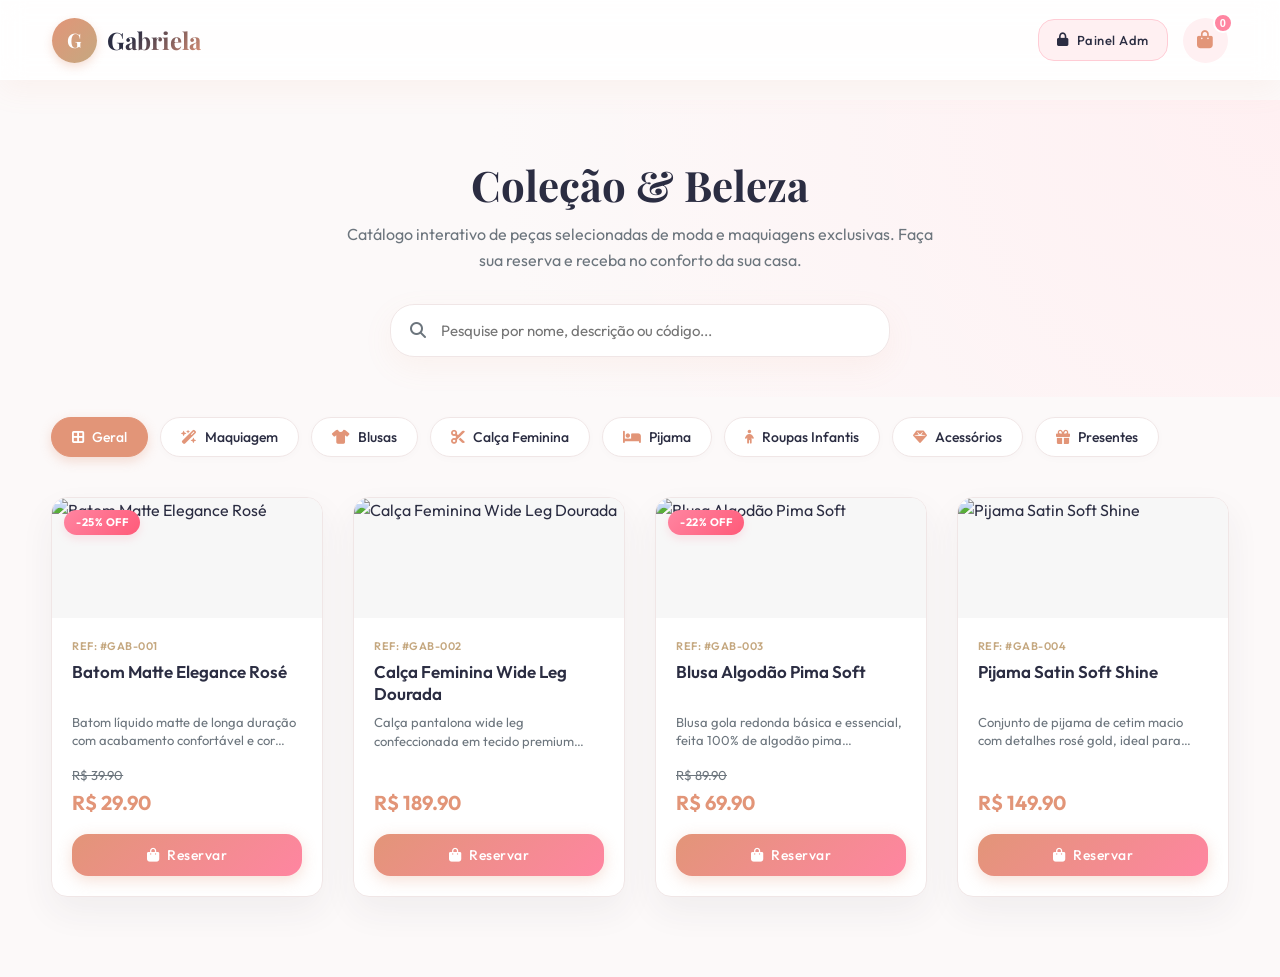
==== index.html @ a5e67a1c "Upload inicial do catalogo" ====
<!DOCTYPE html>
<html lang="pt-BR">
<head>
    <meta charset="UTF-8">
    <meta name="viewport" content="width=device-width, initial-scale=1.0">
    <title>Gabriela Maquiagens & Roupas | Catálogo Interativo</title>
    <meta name="description" content="Explore o catálogo interativo da Gabriela Maquiagens e Roupas. Reserve suas peças e maquiagens favoritas direto pelo WhatsApp.">
    <!-- Google Fonts -->
    <link rel="stylesheet" href="style.css">
    <!-- FontAwesome para Ícones -->
    <link rel="stylesheet" href="https://cdnjs.cloudflare.com/ajax/libs/font-awesome/6.4.0/css/all.min.css">
    
    <!-- Firebase SDK (Compat) -->
    <script src="https://www.gstatic.com/firebasejs/10.8.0/firebase-app-compat.js"></script>
    <script src="https://www.gstatic.com/firebasejs/10.8.0/firebase-database-compat.js"></script>
    <script src="firebase-config.js"></script>

    <style>
        /* Estilos específicos do catálogo */
        header {
            position: fixed;
            top: 0;
            left: 0;
            right: 0;
            height: 80px;
            z-index: 1000;
            display: flex;
            align-items: center;
            justify-content: space-between;
            padding: 0 4%;
            box-shadow: var(--shadow-soft);
        }

        .logo-area {
            display: flex;
            align-items: center;
            gap: 10px;
        }

        .logo-placeholder {
            width: 45px;
            height: 45px;
            border-radius: 50%;
            background: linear-gradient(135deg, var(--primary) 0%, var(--gold) 100%);
            display: flex;
            align-items: center;
            justify-content: center;
            color: white;
            font-family: var(--font-serif);
            font-weight: 700;
            font-size: 20px;
            box-shadow: 0 4px 10px rgba(226, 149, 120, 0.3);
        }

        .logo-title {
            font-family: var(--font-serif);
            font-size: 24px;
            font-weight: 700;
            background: linear-gradient(135deg, var(--text-dark) 30%, var(--primary) 100%);
            -webkit-background-clip: text;
            -webkit-text-fill-color: transparent;
        }

        .header-actions {
            display: flex;
            align-items: center;
            gap: 15px;
        }

        .cart-trigger {
            position: relative;
            background: var(--primary-light);
            border: none;
            width: 45px;
            height: 45px;
            border-radius: 50%;
            display: flex;
            align-items: center;
            justify-content: center;
            cursor: pointer;
            color: var(--primary);
            font-size: 18px;
            transition: var(--transition-smooth);
        }

        .cart-trigger:hover {
            background-color: var(--primary-medium);
            transform: scale(1.05);
        }

        .cart-count {
            position: absolute;
            top: -5px;
            right: -5px;
            background-color: var(--accent);
            color: white;
            font-size: 11px;
            font-weight: 700;
            width: 20px;
            height: 20px;
            border-radius: 50%;
            display: flex;
            align-items: center;
            justify-content: center;
            border: 2px solid white;
        }

        /* Hero Section */
        .hero {
            margin-top: 100px;
            padding: 60px 4% 40px;
            text-align: center;
            background: radial-gradient(circle at top right, var(--primary-light) 0%, transparent 60%);
        }

        .hero h1 {
            font-family: var(--font-serif);
            font-size: 42px;
            color: var(--text-dark);
            margin-bottom: 12px;
            line-height: 1.2;
        }

        .hero p {
            color: var(--text-muted);
            font-size: 16px;
            max-width: 600px;
            margin: 0 auto 30px;
        }

        .search-box {
            position: relative;
            max-width: 500px;
            margin: 0 auto;
        }

        .search-box input {
            width: 100%;
            padding: 16px 20px 16px 50px;
            border: 1px solid var(--border-color);
            border-radius: var(--border-radius-lg);
            font-family: var(--font-sans);
            font-size: 15px;
            outline: none;
            box-shadow: var(--shadow-soft);
            transition: var(--transition-smooth);
        }

        .search-box input:focus {
            border-color: var(--primary);
            box-shadow: 0 0 0 4px rgba(226, 149, 120, 0.15);
        }

        .search-box i {
            position: absolute;
            left: 20px;
            top: 50%;
            transform: translateY(-50%);
            color: var(--text-muted);
            font-size: 16px;
        }

        /* Seletor de Categorias Estilo Mobile Slider */
        .categories-container {
            padding: 20px 4%;
            overflow-x: auto;
            white-space: nowrap;
            display: flex;
            gap: 12px;
            scrollbar-width: none; /* Firefox */
        }

        .categories-container::-webkit-scrollbar {
            display: none; /* Safari e Chrome */
        }

        .category-pill {
            display: inline-flex;
            align-items: center;
            gap: 8px;
            padding: 10px 20px;
            background-color: white;
            border: 1px solid var(--border-color);
            border-radius: 30px;
            color: var(--text-dark);
            cursor: pointer;
            font-family: var(--font-sans);
            font-size: 14px;
            font-weight: 500;
            transition: var(--transition-smooth);
            box-shadow: 0 2px 8px rgba(0, 0, 0, 0.02);
        }

        .category-pill i {
            font-size: 14px;
            color: var(--primary);
        }

        .category-pill.active {
            background-color: var(--primary);
            color: white;
            border-color: var(--primary);
            box-shadow: 0 4px 12px rgba(226, 149, 120, 0.3);
        }

        .category-pill.active i {
            color: white;
        }

        /* Grid de Produtos */
        .catalog-section {
            padding: 20px 4% 80px;
        }

        .products-grid {
            display: grid;
            grid-template-columns: repeat(auto-fill, minmax(250px, 1fr));
            gap: 30px;
        }

        /* Card de Produto Premium */
        .product-card {
            background-color: var(--bg-card);
            border-radius: var(--border-radius-md);
            overflow: hidden;
            box-shadow: var(--shadow-medium);
            border: 1px solid var(--border-color);
            transition: var(--transition-smooth);
            display: flex;
            flex-direction: column;
            position: relative;
        }

        .product-card:hover {
            transform: translateY(-8px);
            box-shadow: 0 20px 40px rgba(226, 149, 120, 0.12);
        }

        .product-image-wrapper {
            position: relative;
            width: 100%;
            padding-top: 120px; /* Mantém aspect ratio proporcional */
            background-color: #F7F7F7;
            overflow: hidden;
        }

        .product-card img {
            position: absolute;
            top: 0;
            left: 0;
            width: 100%;
            height: 100%;
            object-fit: cover;
            transition: transform 0.5s ease;
        }

        .product-card:hover img {
            transform: scale(1.08);
        }

        .badge-container {
            position: absolute;
            top: 12px;
            left: 12px;
            z-index: 10;
            display: flex;
            flex-direction: column;
            gap: 6px;
        }

        .product-info {
            padding: 20px;
            display: flex;
            flex-direction: column;
            flex-grow: 1;
        }

        .product-sku {
            font-size: 11px;
            font-weight: 600;
            color: var(--gold);
            text-transform: uppercase;
            margin-bottom: 6px;
            letter-spacing: 0.5px;
        }

        .product-title {
            font-family: var(--font-sans);
            font-size: 17px;
            font-weight: 600;
            color: var(--text-dark);
            margin-bottom: 8px;
            line-height: 1.3;
            min-height: 44px;
            display: -webkit-box;
            -webkit-line-clamp: 2;
            -webkit-box-orient: vertical;
            overflow: hidden;
        }

        .product-desc {
            font-size: 13px;
            color: var(--text-muted);
            margin-bottom: 15px;
            line-height: 1.4;
            display: -webkit-box;
            -webkit-line-clamp: 2;
            -webkit-box-orient: vertical;
            overflow: hidden;
            min-height: 36px;
        }

        .product-price-row {
            margin-top: auto;
            display: flex;
            flex-direction: column;
            gap: 2px;
            margin-bottom: 15px;
        }

        .price-original {
            font-size: 13px;
            color: var(--text-muted);
            text-decoration: line-through;
        }

        .price-current {
            font-size: 20px;
            font-weight: 700;
            color: var(--primary);
        }

        .product-actions {
            width: 100%;
        }

        .product-actions button {
            width: 100%;
        }

        /* Modal Glassmorphism de Tamanho */
        .modal {
            position: fixed;
            top: 0;
            left: 0;
            right: 0;
            bottom: 0;
            background-color: rgba(43, 45, 66, 0.4);
            backdrop-filter: blur(8px);
            z-index: 2000;
            display: flex;
            align-items: center;
            justify-content: center;
            opacity: 0;
            pointer-events: none;
            transition: opacity 0.3s ease;
            padding: 20px;
        }

        .modal.open {
            opacity: 1;
            pointer-events: all;
        }

        .modal-content {
            background-color: white;
            border-radius: var(--border-radius-lg);
            width: 100%;
            max-width: 450px;
            padding: 30px;
            box-shadow: 0 20px 50px rgba(0, 0, 0, 0.15);
            position: relative;
            transform: scale(0.9);
            transition: transform 0.3s cubic-bezier(0.16, 1, 0.3, 1);
        }

        .modal.open .modal-content {
            transform: scale(1);
        }

        .modal-close {
            position: absolute;
            top: 20px;
            right: 20px;
            background: none;
            border: none;
            font-size: 20px;
            color: var(--text-muted);
            cursor: pointer;
        }

        .modal-title {
            font-family: var(--font-serif);
            font-size: 22px;
            font-weight: 700;
            margin-bottom: 10px;
        }

        .modal-desc {
            font-size: 14px;
            color: var(--text-muted);
            margin-bottom: 20px;
        }

        .size-grid {
            display: flex;
            flex-wrap: wrap;
            gap: 10px;
            margin-bottom: 25px;
        }

        .size-option {
            min-width: 45px;
            height: 45px;
            border: 1px solid var(--border-color);
            border-radius: var(--border-radius-sm);
            display: flex;
            align-items: center;
            justify-content: center;
            font-weight: 600;
            cursor: pointer;
            transition: var(--transition-smooth);
            font-size: 14px;
        }

        .size-option:hover {
            border-color: var(--primary);
            color: var(--primary);
        }

        .size-option.selected {
            background-color: var(--primary);
            color: white;
            border-color: var(--primary);
        }

        /* Cart Drawer (Menu Lateral) */
        .cart-drawer {
            position: fixed;
            top: 0;
            right: -100%;
            width: 100%;
            max-width: 450px;
            height: 100%;
            background-color: white;
            z-index: 1500;
            box-shadow: -10px 0 40px rgba(0, 0, 0, 0.08);
            transition: right 0.4s cubic-bezier(0.16, 1, 0.3, 1);
            display: flex;
            flex-direction: column;
        }

        .cart-drawer.open {
            right: 0;
        }

        .cart-header {
            padding: 25px 30px;
            border-bottom: 1px solid var(--border-color);
            display: flex;
            justify-content: space-between;
            align-items: center;
        }

        .cart-header h2 {
            font-family: var(--font-serif);
            font-size: 22px;
            font-weight: 700;
        }

        .cart-close {
            background: none;
            border: none;
            font-size: 20px;
            color: var(--text-dark);
            cursor: pointer;
        }

        .cart-items {
            flex-grow: 1;
            overflow-y: auto;
            padding: 30px;
            display: flex;
            flex-direction: column;
            gap: 20px;
        }

        .cart-item {
            display: flex;
            gap: 15px;
            align-items: center;
            border-bottom: 1px solid var(--border-color);
            padding-bottom: 20px;
        }

        .cart-item-img {
            width: 70px;
            height: 80px;
            border-radius: var(--border-radius-sm);
            object-fit: cover;
        }

        .cart-item-info {
            flex-grow: 1;
        }

        .cart-item-sku {
            font-size: 10px;
            color: var(--gold);
            font-weight: 600;
        }

        .cart-item-name {
            font-size: 14px;
            font-weight: 600;
            margin-bottom: 4px;
        }

        .cart-item-size {
            font-size: 11px;
            color: var(--text-muted);
            background-color: var(--bg-primary);
            padding: 2px 6px;
            border-radius: 4px;
            display: inline-block;
            margin-bottom: 4px;
        }

        .cart-item-price {
            font-weight: 700;
            color: var(--primary);
            font-size: 14px;
        }

        .cart-item-remove {
            color: var(--danger);
            background: none;
            border: none;
            cursor: pointer;
            font-size: 16px;
            padding: 5px;
            transition: var(--transition-smooth);
        }

        .cart-item-remove:hover {
            transform: scale(1.1);
        }

        .cart-footer {
            padding: 30px;
            border-top: 1px solid var(--border-color);
            background-color: var(--bg-primary);
        }

        .cart-summary {
            display: flex;
            justify-content: space-between;
            align-items: center;
            margin-bottom: 20px;
            font-size: 18px;
            font-weight: 700;
        }

        .checkout-form {
            display: flex;
            flex-direction: column;
            gap: 12px;
            margin-bottom: 20px;
        }

        .checkout-form input, .checkout-form select {
            width: 100%;
            padding: 12px 15px;
            border: 1px solid var(--border-color);
            border-radius: var(--border-radius-sm);
            font-family: var(--font-sans);
            font-size: 14px;
            outline: none;
            background-color: white;
        }

        .checkout-form input:focus {
            border-color: var(--primary);
        }

        /* Overlay para escurecer o fundo do Drawer */
        .drawer-overlay {
            position: fixed;
            top: 0;
            left: 0;
            width: 100%;
            height: 100%;
            background-color: rgba(43, 45, 66, 0.4);
            z-index: 1400;
            opacity: 0;
            pointer-events: none;
            transition: opacity 0.3s ease;
        }

        .drawer-overlay.open {
            opacity: 1;
            pointer-events: all;
        }

        /* Banner informativo */
        .empty-cart-msg {
            text-align: center;
            color: var(--text-muted);
            padding: 40px 0;
            display: flex;
            flex-direction: column;
            align-items: center;
            gap: 15px;
        }

        .empty-cart-msg i {
            font-size: 48px;
            color: var(--primary-medium);
        }

        @media (max-width: 768px) {
            .hero h1 {
                font-size: 32px;
            }
            .products-grid {
                grid-template-columns: repeat(auto-fill, minmax(160px, 1fr));
                gap: 15px;
            }
            .product-card {
                border-radius: var(--border-radius-sm);
            }
            .product-info {
                padding: 12px;
            }
            .product-title {
                font-size: 14px;
                min-height: 38px;
                margin-bottom: 4px;
            }
            .product-desc {
                display: none; /* Oculta descrição no mobile para manter grade limpa */
            }
            .price-current {
                font-size: 16px;
            }
            .product-actions button {
                padding: 8px 12px;
                font-size: 12px;
                border-radius: var(--border-radius-sm);
            }
            .category-pill {
                padding: 8px 15px;
                font-size: 13px;
            }
        }
    </style>
</head>
<body>

    <!-- Header Glassmorphism -->
    <header class="glass-panel">
        <div class="logo-area">
            <div class="logo-placeholder">G</div>
            <div class="logo-title">Gabriela</div>
        </div>
        <div class="header-actions">
            <a href="admin.html" class="btn btn-secondary" style="padding: 10px 18px; font-size: 13px;">
                <i class="fa-solid fa-lock"></i> Painel Adm
            </a>
            <button class="cart-trigger" onclick="toggleCart(true)">
                <i class="fa-solid fa-bag-shopping"></i>
                <div class="cart-count" id="cartCount">0</div>
            </button>
        </div>
    </header>

    <!-- Hero Section -->
    <section class="hero">
        <h1 class="fade-in-up">Coleção & Beleza</h1>
        <p class="fade-in-up">Catálogo interativo de peças selecionadas de moda e maquiagens exclusivas. Faça sua reserva e receba no conforto da sua casa.</p>
        <div class="search-box fade-in-up">
            <i class="fa-solid fa-magnifying-glass"></i>
            <input type="text" id="searchInput" placeholder="Pesquise por nome, descrição ou código..." oninput="filtrarProdutos()">
        </div>
    </section>

    <!-- Barra de Categorias Horizontal Deslizante -->
    <div class="categories-container fade-in" id="categoriesContainer">
        <button class="category-pill active" onclick="filtrarCategoria('geral', this)">
            <i class="fa-solid fa-border-all"></i> Geral
        </button>
        <button class="category-pill" onclick="filtrarCategoria('maquiagem', this)">
            <i class="fa-solid fa-wand-magic-sparkles"></i> Maquiagem
        </button>
        <button class="category-pill" onclick="filtrarCategoria('blusas', this)">
            <i class="fa-solid fa-shirt"></i> Blusas
        </button>
        <button class="category-pill" onclick="filtrarCategoria('calça feminina', this)">
            <i class="fa-solid fa-scissors"></i> Calça Feminina
        </button>
        <button class="category-pill" onclick="filtrarCategoria('pijama', this)">
            <i class="fa-solid fa-bed"></i> Pijama
        </button>
        <button class="category-pill" onclick="filtrarCategoria('roupas infantis', this)">
            <i class="fa-solid fa-child"></i> Roupas Infantis
        </button>
        <button class="category-pill" onclick="filtrarCategoria('acessorios', this)">
            <i class="fa-solid fa-gem"></i> Acessórios
        </button>
        <button class="category-pill" onclick="filtrarCategoria('presentes', this)">
            <i class="fa-solid fa-gift"></i> Presentes
        </button>
    </div>

    <!-- Catálogo de Produtos -->
    <section class="catalog-section">
        <div class="products-grid" id="productsGrid">
            <!-- Renderizado via JavaScript -->
        </div>
    </section>

    <!-- Modal de Seleção de Tamanho -->
    <div class="modal" id="sizeModal">
        <div class="modal-content">
            <button class="modal-close" onclick="closeSizeModal()"><i class="fa-solid fa-xmark"></i></button>
            <h3 class="modal-title">Escolha o Tamanho</h3>
            <p class="modal-desc">Selecione o tamanho disponível para esta peça de roupa antes de adicionar à sua sacola de reservas.</p>
            <div class="size-grid" id="modalSizes">
                <!-- Inserido dinamicamente -->
            </div>
            <button class="btn btn-primary" style="width: 100%;" id="addSizeConfirmBtn">Adicionar à Sacola</button>
        </div>
    </div>

    <!-- Carrinho Lateral Drawer -->
    <div class="drawer-overlay" id="drawerOverlay" onclick="toggleCart(false)"></div>
    <div class="cart-drawer" id="cartDrawer">
        <div class="cart-header">
            <h2>Sua Sacola</h2>
            <button class="cart-close" onclick="toggleCart(false)"><i class="fa-solid fa-xmark"></i></button>
        </div>
        <div class="cart-items" id="cartItemsContainer">
            <!-- Itens do Carrinho via JS -->
        </div>
        <div class="cart-footer">
            <div class="cart-summary">
                <span>Total Estimado</span>
                <span id="cartTotal">R$ 0,00</span>
            </div>
            <form class="checkout-form" id="checkoutForm" onsubmit="enviarWhatsApp(event)">
                <input type="text" id="custName" placeholder="Seu Nome completo" required>
                <select id="deliveryOption" onchange="toggleDeliveryFields()" required>
                    <option value="" disabled selected>Forma de entrega / Retirada</option>
                    <option value="Entrega Local">Entrega Local (Varejo/Envio)</option>
                    <option value="Retirada no Local">Retirar Pessoalmente</option>
                </select>
                <input type="text" id="custAddress" placeholder="Endereço de entrega (se houver)">
                <button type="submit" class="btn btn-primary" style="width: 100%; gap: 10px;">
                    <i class="fa-brands fa-whatsapp"></i> Concluir Reserva via WhatsApp
                </button>
            </form>
        </div>
    </div>

    <script>
        let produtosList = [];
        let carrinho = [];
        let categoriaSelecionada = 'geral';
        let termoPesquisa = '';
        let produtoTamanhoPendente = null;
        let tamanhoSelecionado = null;

        // Telefone padrão da loja
        const WHATSAPP_LOJA = "5511999999999"; 

        document.addEventListener("DOMContentLoaded", () => {
            carregarProdutos();
            carregarCarrinhoCache();
        });

        function carregarProdutos() {
            obterProdutosDoBanco((produtos) => {
                produtosList = produtos;
                renderizarProdutos();
            });
        }

        function renderizarProdutos() {
            const grid = document.getElementById("productsGrid");
            grid.innerHTML = "";

            const filtrados = produtosList.filter(p => {
                const categoriaMatch = categoriaSelecionada === 'geral' || p.categoria === categoriaSelecionada;
                const buscaMatch = p.nome.toLowerCase().includes(termoPesquisa.toLowerCase()) || 
                                   p.descricao.toLowerCase().includes(termoPesquisa.toLowerCase()) ||
                                   (p.sku && p.sku.toLowerCase().includes(termoPesquisa.toLowerCase()));
                return categoriaMatch && buscaMatch;
            });

            if (filtrados.length === 0) {
                grid.innerHTML = `
                    <div style="grid-column: 1/-1; text-align: center; padding: 60px 0; color: var(--text-muted);">
                        <i class="fa-solid fa-box-open" style="font-size: 40px; margin-bottom: 15px; color: var(--primary-medium);"></i>
                        <p>Nenhum produto encontrado neste filtro.</p>
                    </div>
                `;
                return;
            }

            filtrados.forEach(p => {
                const temPromo = p.precoPromocional && p.precoPromocional < p.precoOriginal;
                const precoExibir = temPromo ? p.precoPromocional : p.precoOriginal;
                const desconto = temPromo ? Math.round(((p.precoOriginal - p.precoPromocional) / p.precoOriginal) * 100) : 0;

                const card = document.createElement("div");
                card.className = "product-card fade-in";

                let badgesHtml = "";
                if (temPromo) {
                    badgesHtml += `<span class="badge-promo">-${desconto}% OFF</span>`;
                }
                if (p.foraDeEstoque) {
                    badgesHtml += `<span class="badge-stock">Fora de Estoque</span>`;
                }

                card.innerHTML = `
                    <div class="product-image-wrapper">
                        <img src="${p.imagem}" alt="${p.nome}" loading="lazy">
                        <div class="badge-container">${badgesHtml}</div>
                    </div>
                    <div class="product-info">
                        <div class="product-sku">Ref: #${p.sku || 'S/N'}</div>
                        <h3 class="product-title">${p.nome}</h3>
                        <p class="product-desc">${p.descricao}</p>
                        <div class="product-price-row">
                            ${temPromo ? `<span class="price-original">R$ ${p.precoOriginal.toFixed(2)}</span>` : ''}
                            <span class="price-current">R$ ${precoExibir.toFixed(2)}</span>
                        </div>
                        <div class="product-actions">
                            <button class="btn btn-primary" onclick="adicionarAoCarrinhoFluxo('${p.id}')" ${p.foraDeEstoque ? 'disabled' : ''}>
                                <i class="fa-solid fa-bag-shopping"></i> ${p.foraDeEstoque ? 'Esgotado' : 'Reservar'}
                            </button>
                        </div>
                    </div>
                `;
                grid.appendChild(card);
            });
        }

        function filtrarCategoria(cat, elemento) {
            categoriaSelecionada = cat;
            document.querySelectorAll(".category-pill").forEach(btn => btn.classList.remove("active"));
            elemento.classList.add("active");
            renderizarProdutos();
        }

        function filtrarProdutos() {
            termoPesquisa = document.getElementById("searchInput").value;
            renderizarProdutos();
        }

        // Fluxo de Carrinho e Tamanhos
        function adicionarAoCarrinhoFluxo(id) {
            const produto = produtosList.find(p => p.id === id);
            if (!produto) return;

            if (produto.tamanhos && produto.tamanhos.length > 0) {
                produtoTamanhoPendente = produto;
                abrirModalTamanho(produto.tamanhos);
            } else {
                adicionarItem(produto, null);
            }
        }

        function abrirModalTamanho(tamanhos) {
            const container = document.getElementById("modalSizes");
            container.innerHTML = "";
            tamanhoSelecionado = null;

            tamanhos.forEach(t => {
                const opt = document.createElement("div");
                opt.className = "size-option";
                opt.textContent = t;
                opt.onclick = () => {
                    document.querySelectorAll(".size-option").forEach(o => o.classList.remove("selected"));
                    opt.classList.add("selected");
                    tamanhoSelecionado = t;
                };
                container.appendChild(opt);
            });

            document.getElementById("sizeModal").classList.add("open");

            // Configurar ação do botão de confirmação do modal
            document.getElementById("addSizeConfirmBtn").onclick = () => {
                if (!tamanhoSelecionado) {
                    alert("Por favor, selecione um tamanho.");
                    return;
                }
                adicionarItem(produtoTamanhoPendente, tamanhoSelecionado);
                closeSizeModal();
            };
        }

        function closeSizeModal() {
            document.getElementById("sizeModal").classList.remove("open");
            produtoTamanhoPendente = null;
            tamanhoSelecionado = null;
        }

        function adicionarItem(produto, tamanho) {
            // Verifica se o mesmo item com o mesmo tamanho já existe no carrinho
            const existente = carrinho.find(item => item.id === produto.id && item.tamanho === tamanho);
            
            if (existente) {
                existente.qtd += 1;
            } else {
                const preco = produto.precoPromocional && produto.precoPromocional < produto.precoOriginal 
                    ? produto.precoPromocional 
                    : produto.precoOriginal;

                carrinho.push({
                    id: produto.id,
                    sku: produto.sku,
                    nome: produto.nome,
                    imagem: produto.imagem,
                    tamanho: tamanho,
                    preco: preco,
                    qtd: 1
                });
            }

            atualizarCarrinho();
            toggleCart(true); // Abre o carrinho automaticamente para feedback
        }

        function atualizarCarrinho() {
            localStorage.setItem("gabriela_cart", JSON.stringify(carrinho));
            renderizarCarrinho();
        }

        function carregarCarrinhoCache() {
            const cache = localStorage.getItem("gabriela_cart");
            if (cache) {
                carrinho = JSON.parse(cache);
                atualizarCarrinho();
            }
        }

        function renderizarCarrinho() {
            const container = document.getElementById("cartItemsContainer");
            const totalCount = document.getElementById("cartCount");
            const totalText = document.getElementById("cartTotal");

            container.innerHTML = "";
            let total = 0;
            let totalItens = 0;

            if (carrinho.length === 0) {
                container.innerHTML = `
                    <div class="empty-cart-msg">
                        <i class="fa-solid fa-basket-shopping"></i>
                        <p>Sua sacola está vazia.</p>
                    </div>
                `;
                totalCount.textContent = "0";
                totalText.textContent = "R$ 0,00";
                return;
            }

            carrinho.forEach((item, index) => {
                total += item.preco * item.qtd;
                totalItens += item.qtd;

                const row = document.createElement("div");
                row.className = "cart-item";
                row.innerHTML = `
                    <img src="${item.imagem}" alt="${item.nome}" class="cart-item-img">
                    <div class="cart-item-info">
                        <div class="cart-item-sku">Ref: #${item.sku || 'S/N'}</div>
                        <h4 class="cart-item-name">${item.nome} (${item.qtd}x)</h4>
                        ${item.tamanho ? `<div class="cart-item-size">Tamanho: ${item.tamanho}</div>` : ''}
                        <div class="cart-item-price">R$ ${(item.preco * item.qtd).toFixed(2)}</div>
                    </div>
                    <button class="cart-item-remove" onclick="removerDoCarrinho(${index})">
                        <i class="fa-solid fa-trash-can"></i>
                    </button>
                `;
                container.appendChild(row);
            });

            totalCount.textContent = totalItens;
            totalText.textContent = `R$ ${total.toFixed(2)}`;
        }

        function removerDoCarrinho(index) {
            carrinho.splice(index, 1);
            atualizarCarrinho();
        }

        function toggleCart(abrir) {
            const drawer = document.getElementById("cartDrawer");
            const overlay = document.getElementById("drawerOverlay");
            if (abrir) {
                drawer.classList.add("open");
                overlay.classList.add("open");
            } else {
                drawer.classList.remove("open");
                overlay.classList.remove("open");
            }
        }

        function toggleDeliveryFields() {
            const option = document.getElementById("deliveryOption").value;
            const addressInput = document.getElementById("custAddress");
            if (option === "Retirada no Local") {
                addressInput.style.display = "none";
                addressInput.required = false;
            } else {
                addressInput.style.display = "block";
                addressInput.required = true;
            }
        }

        // WhatsApp Checkout
        function enviarWhatsApp(event) {
            event.preventDefault();

            if (carrinho.length === 0) {
                alert("Adicione itens à sacola antes de enviar a reserva.");
                return;
            }

            const nome = document.getElementById("custName").value;
            const entrega = document.getElementById("deliveryOption").value;
            const endereco = document.getElementById("custAddress").value;

            let textoPedido = `✨ *NOVA RESERVA - GABRIELA MAQUIAGENS & ROUPAS* ✨\n\n`;
            textoPedido += `👤 *Cliente:* ${nome}\n`;
            textoPedido += `📦 *Forma de Retirada:* ${entrega}\n`;
            if (entrega !== "Retirada no Local") {
                textoPedido += `📍 *Endereço:* ${endereco}\n`;
            }
            textoPedido += `\n----------------------------------\n`;
            textoPedido += `🛍️ *Itens Solicitados:*\n\n`;

            let subtotal = 0;
            carrinho.forEach(item => {
                const totalItem = item.preco * item.qtd;
                subtotal += totalItem;
                const descTamanho = item.tamanho ? ` (Tam: ${item.tamanho})` : '';
                textoPedido += `🔹 *${item.qtd}x* [#${item.sku}] ${item.nome}${descTamanho}\n`;
                textoPedido += `   Preço un: R$ ${item.preco.toFixed(2)} | Total: R$ ${totalItem.toFixed(2)}\n\n`;
            });

            textoPedido += `----------------------------------\n`;
            textoPedido += `💰 *VALOR TOTAL: R$ ${subtotal.toFixed(2)}*\n\n`;
            textoPedido += `💬 Aguardo confirmação dos itens em estoque para efetuar o pagamento.`;

            const linkWhatsApp = `https://api.whatsapp.com/send?phone=${WHATSAPP_LOJA}&text=${encodeURIComponent(textoPedido)}`;
            window.open(linkWhatsApp, "_blank");

            // Limpa o carrinho após finalizar a reserva
            carrinho = [];
            atualizarCarrinho();
            toggleCart(false);
            document.getElementById("checkoutForm").reset();
        }
    </script>
</body>
</html>
---- style.css ----
@import url('https://fonts.googleapis.com/css2?family=Outfit:wght@300;400;500;600;700&family=Playfair+Display:ital,wght=0,400;0,600;0,700;1,400&display=swap');

:root {
    --bg-primary: #FCF9F9;
    --bg-card: #FFFFFF;
    --primary: #E29578;
    --primary-light: #FFF0F2;
    --primary-medium: #FFCCD5;
    --accent: #FF85A1;
    --gold: #C5A880;
    --text-dark: #2B2D42;
    --text-muted: #6C757D;
    --border-color: #F0E6E6;
    --success: #2EC4B6;
    --danger: #E63946;
    --shadow-soft: 0 10px 30px rgba(226, 149, 120, 0.08);
    --shadow-medium: 0 15px 35px rgba(43, 45, 66, 0.06);
    --glass-bg: rgba(255, 255, 255, 0.85);
    --glass-border: rgba(255, 255, 255, 0.4);
    --border-radius-sm: 8px;
    --border-radius-md: 16px;
    --border-radius-lg: 24px;
    --font-sans: 'Outfit', sans-serif;
    --font-serif: 'Playfair Display', serif;
    --transition-smooth: all 0.3s cubic-bezier(0.4, 0, 0.2, 1);
}

* {
    box-sizing: border-box;
    margin: 0;
    padding: 0;
    scroll-behavior: smooth;
}

body {
    background-color: var(--bg-primary);
    color: var(--text-dark);
    font-family: var(--font-sans);
    line-height: 1.6;
    overflow-x: hidden;
}

/* Scrollbar Customizada */
::-webkit-scrollbar {
    width: 8px;
    height: 8px;
}
::-webkit-scrollbar-track {
    background: var(--bg-primary);
}
::-webkit-scrollbar-thumb {
    background: var(--primary-medium);
    border-radius: 4px;
}
::-webkit-scrollbar-thumb:hover {
    background: var(--primary);
}

/* Glassmorphism Classes */
.glass-panel {
    background: var(--glass-bg);
    backdrop-filter: blur(12px);
    -webkit-backdrop-filter: blur(12px);
    border: 1px solid var(--glass-border);
}

/* Botões */
.btn {
    display: inline-flex;
    align-items: center;
    justify-content: center;
    gap: 8px;
    font-family: var(--font-sans);
    font-weight: 500;
    font-size: 14px;
    letter-spacing: 0.5px;
    padding: 12px 24px;
    border-radius: var(--border-radius-md);
    border: none;
    cursor: pointer;
    transition: var(--transition-smooth);
    text-decoration: none;
}

.btn-primary {
    background: linear-gradient(135deg, var(--primary) 0%, var(--accent) 100%);
    color: white;
    box-shadow: 0 4px 15px rgba(226, 149, 120, 0.3);
}

.btn-primary:hover {
    transform: translateY(-2px);
    box-shadow: 0 6px 20px rgba(226, 149, 120, 0.4);
    filter: brightness(1.05);
}

.btn-primary:active {
    transform: translateY(0);
}

.btn-secondary {
    background-color: var(--primary-light);
    color: var(--text-dark);
    border: 1px solid var(--primary-medium);
}

.btn-secondary:hover {
    background-color: var(--primary-medium);
}

.btn-outline {
    background-color: transparent;
    border: 1.5px solid var(--primary);
    color: var(--primary);
}

.btn-outline:hover {
    background-color: var(--primary);
    color: white;
}

.btn-danger {
    background-color: var(--danger);
    color: white;
}

.btn-danger:hover {
    filter: brightness(1.1);
    transform: translateY(-1px);
}

.btn:disabled {
    background: #E5E5E5 !important;
    color: #999999 !important;
    cursor: not-allowed;
    box-shadow: none !important;
    transform: none !important;
}

/* Badges e Tags */
.badge-promo {
    background: linear-gradient(135deg, var(--accent) 0%, #FF5A79 100%);
    color: white;
    font-size: 11px;
    font-weight: 700;
    padding: 4px 12px;
    border-radius: 20px;
    text-transform: uppercase;
    letter-spacing: 0.5px;
    box-shadow: 0 4px 8px rgba(255, 133, 161, 0.2);
}

.badge-stock {
    background-color: var(--text-muted);
    color: white;
    font-size: 11px;
    font-weight: 600;
    padding: 4px 10px;
    border-radius: 20px;
    text-transform: uppercase;
}

/* Transições de Entrada */
@keyframes fadeInUp {
    from {
        opacity: 0;
        transform: translateY(20px);
    }
    to {
        opacity: 1;
        transform: translateY(0);
    }
}

@keyframes fadeIn {
    from { opacity: 0; }
    to { opacity: 1; }
}

.fade-in-up {
    animation: fadeInUp 0.6s cubic-bezier(0.16, 1, 0.3, 1) forwards;
}

.fade-in {
    animation: fadeIn 0.4s ease-out forwards;
}
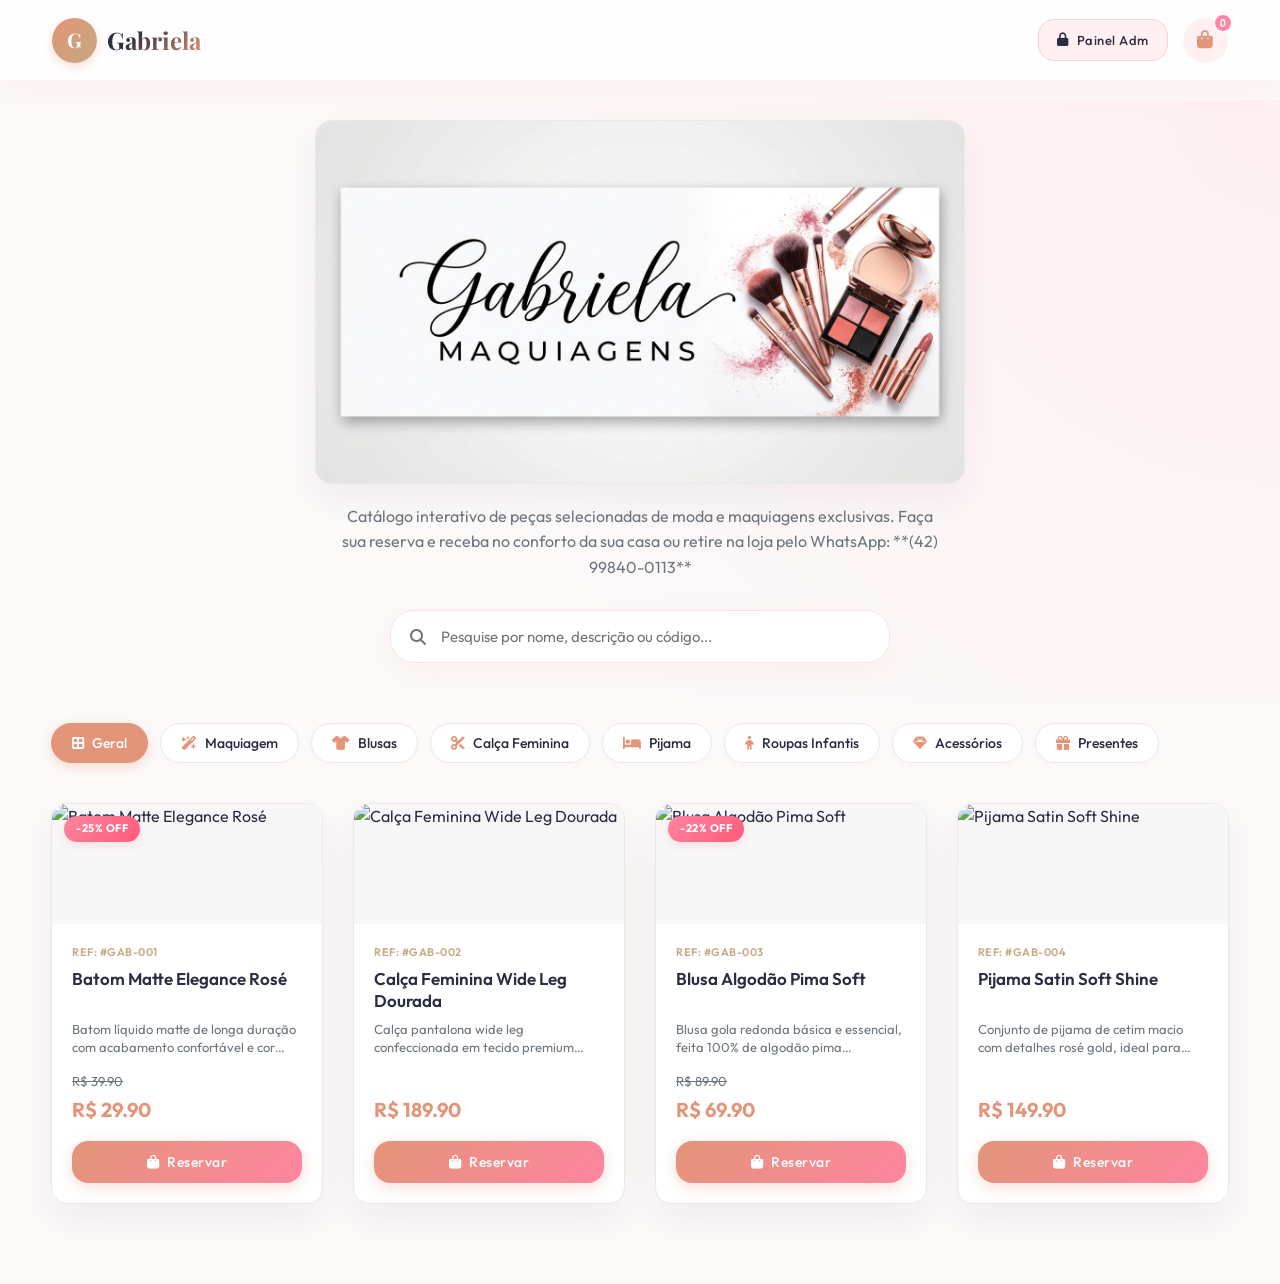
==== commit 26f21fb4: "Adicionar logotipo oficial da placa da loja e atualizar WhatsApp" ====
--- a/index.html
+++ b/index.html
@@ -675,9 +675,11 @@
     </header>
 
     <!-- Hero Section -->
-    <section class="hero">
-        <h1 class="fade-in-up">Coleção & Beleza</h1>
-        <p class="fade-in-up">Catálogo interativo de peças selecionadas de moda e maquiagens exclusivas. Faça sua reserva e receba no conforto da sua casa.</p>
+    <section class="hero" style="padding-top: 20px;">
+        <div class="fade-in-up" style="max-width: 650px; margin: 0 auto 20px; border-radius: var(--border-radius-md); overflow: hidden; box-shadow: var(--shadow-medium); border: 1px solid var(--border-color);">
+            <img src="logo_banner.jpg" alt="Gabriela Maquiagens & Roupas" style="width: 100%; display: block;">
+        </div>
+        <p class="fade-in-up">Catálogo interativo de peças selecionadas de moda e maquiagens exclusivas. Faça sua reserva e receba no conforto da sua casa ou retire na loja pelo WhatsApp: **(42) 99840-0113**</p>
         <div class="search-box fade-in-up">
             <i class="fa-solid fa-magnifying-glass"></i>
             <input type="text" id="searchInput" placeholder="Pesquise por nome, descrição ou código..." oninput="filtrarProdutos()">
@@ -770,8 +772,8 @@
         let produtoTamanhoPendente = null;
         let tamanhoSelecionado = null;
 
-        // Telefone padrão da loja
-        const WHATSAPP_LOJA = "5511999999999"; 
+        // Telefone real da loja presente na placa (DDD 42)
+        const WHATSAPP_LOJA = "554299840113"; 
 
         document.addEventListener("DOMContentLoaded", () => {
             carregarProdutos();
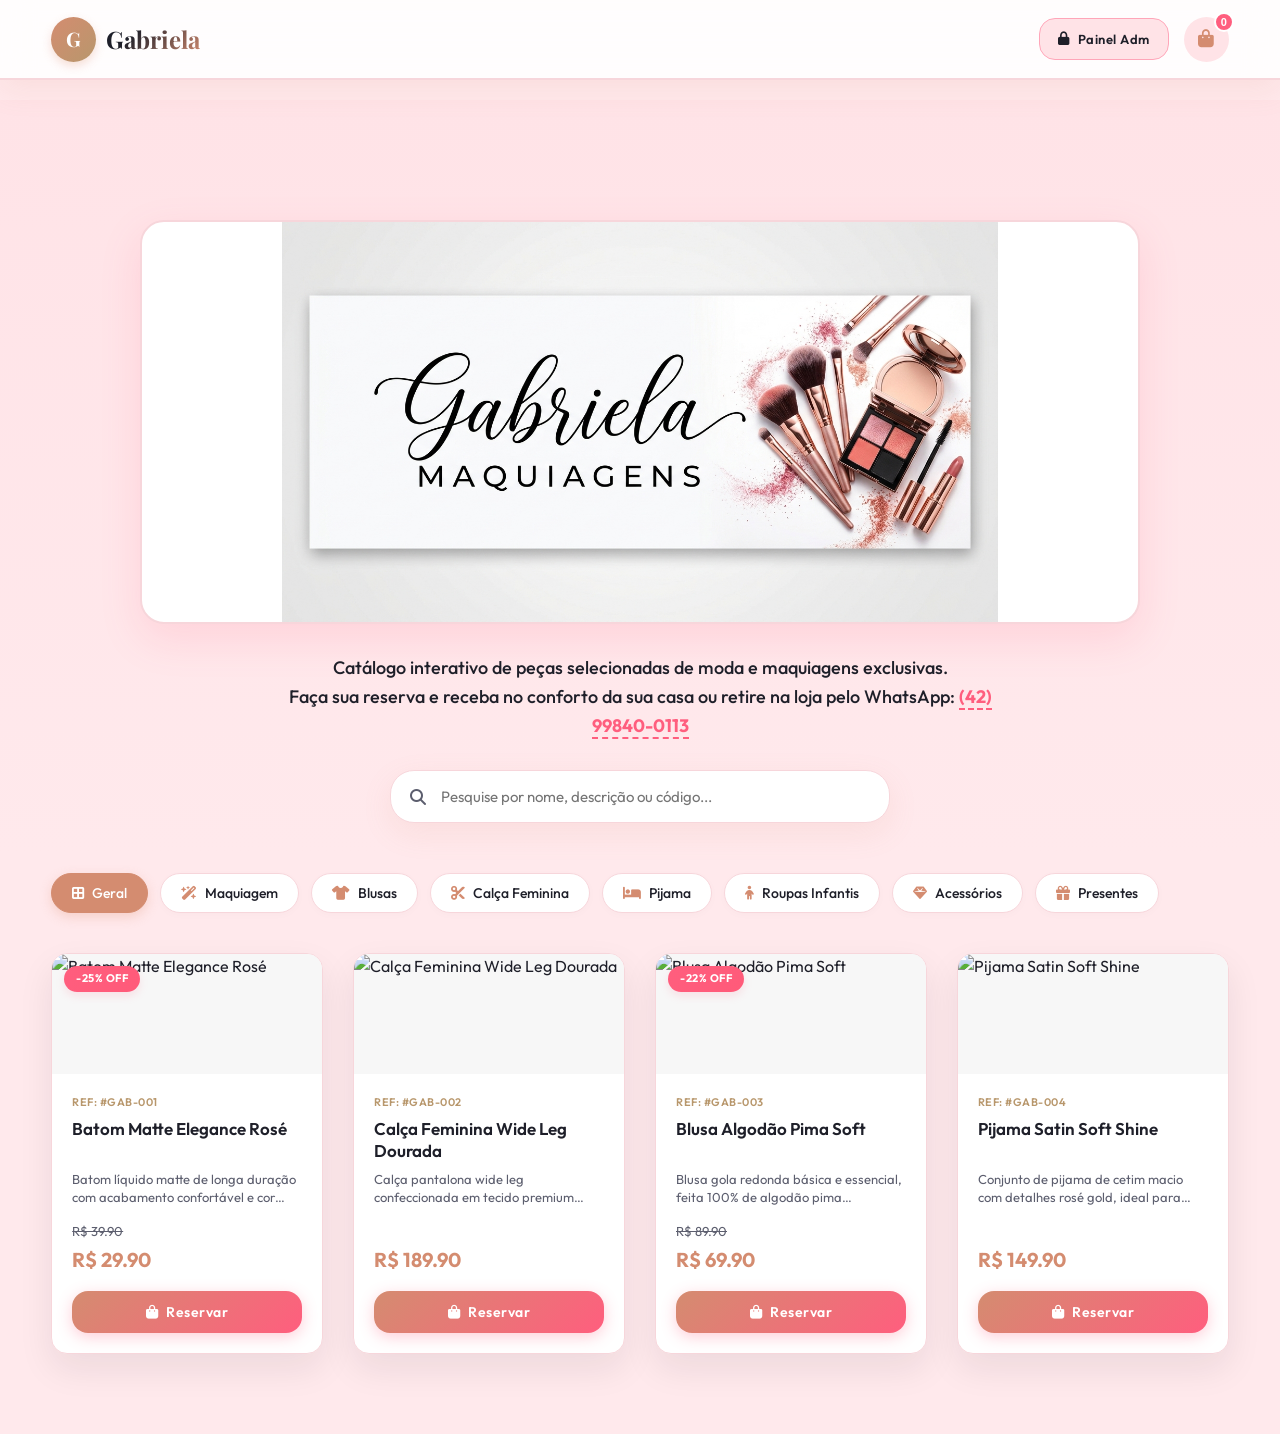
==== commit 44f2ad62: "Design: Aumentar hero do banner e escurecer tom de rosa do fundo do site" ====
--- a/index.html
+++ b/index.html
@@ -675,11 +675,15 @@
     </header>
 
     <!-- Hero Section -->
-    <section class="hero" style="padding-top: 20px;">
-        <div class="fade-in-up" style="max-width: 650px; margin: 0 auto 20px; border-radius: var(--border-radius-md); overflow: hidden; box-shadow: var(--shadow-medium); border: 1px solid var(--border-color);">
-            <img src="logo_banner.jpg" alt="Gabriela Maquiagens & Roupas" style="width: 100%; display: block;">
+    <section class="hero" style="padding: 120px 4% 30px; text-align: center; background: linear-gradient(180deg, var(--primary-light) 0%, var(--bg-primary) 100%);">
+        <div class="fade-in-up" style="max-width: 1000px; margin: 0 auto 30px; border-radius: var(--border-radius-lg); overflow: hidden; box-shadow: 0 15px 40px rgba(255, 94, 126, 0.15); border: 2px solid var(--border-color); background: white;">
+            <img src="logo_banner.jpg" alt="Gabriela Maquiagens & Roupas" style="width: 100%; height: auto; display: block; object-fit: contain; max-height: 400px;">
         </div>
-        <p class="fade-in-up">Catálogo interativo de peças selecionadas de moda e maquiagens exclusivas. Faça sua reserva e receba no conforto da sua casa ou retire na loja pelo WhatsApp: **(42) 99840-0113**</p>
+        <p class="fade-in-up" style="font-size: 18px; color: var(--text-dark); max-width: 750px; margin: 0 auto 30px; font-weight: 500; line-height: 1.6;">
+            Catálogo interativo de peças selecionadas de moda e maquiagens exclusivas. <br>
+            Faça sua reserva e receba no conforto da sua casa ou retire na loja pelo WhatsApp: 
+            <a href="https://api.whatsapp.com/send?phone=554299840113" target="_blank" style="color: var(--accent); text-decoration: none; font-weight: 700; border-bottom: 2px dashed var(--accent);"> (42) 99840-0113</a>
+        </p>
         <div class="search-box fade-in-up">
             <i class="fa-solid fa-magnifying-glass"></i>
             <input type="text" id="searchInput" placeholder="Pesquise por nome, descrição ou código..." oninput="filtrarProdutos()">
--- a/style.css
+++ b/style.css
@@ -1,22 +1,22 @@
 @import url('https://fonts.googleapis.com/css2?family=Outfit:wght@300;400;500;600;700&family=Playfair+Display:ital,wght=0,400;0,600;0,700;1,400&display=swap');
 
 :root {
-    --bg-primary: #FCF9F9;
+    --bg-primary: #FFE9EC; /* Tom de rosa suave mais visível para destacar os cards */
     --bg-card: #FFFFFF;
-    --primary: #E29578;
-    --primary-light: #FFF0F2;
-    --primary-medium: #FFCCD5;
-    --accent: #FF85A1;
-    --gold: #C5A880;
-    --text-dark: #2B2D42;
-    --text-muted: #6C757D;
-    --border-color: #F0E6E6;
-    --success: #2EC4B6;
-    --danger: #E63946;
-    --shadow-soft: 0 10px 30px rgba(226, 149, 120, 0.08);
-    --shadow-medium: 0 15px 35px rgba(43, 45, 66, 0.06);
-    --glass-bg: rgba(255, 255, 255, 0.85);
-    --glass-border: rgba(255, 255, 255, 0.4);
+    --primary: #D48C70; /* Rosé Gold mais encorpado e chique */
+    --primary-light: #FFE3E7; /* Rosa claro vibrante de fundo */
+    --primary-medium: #FFA6B9; /* Rosa médio para transições de hover */
+    --accent: #FF5E7E; /* Rosa vibrante para badges de desconto e botões */
+    --gold: #B8976C; /* Dourado metálico mais visível */
+    --text-dark: #1E1F29; /* Contraste preto azulado escuro para textos */
+    --text-muted: #5C5E6E;
+    --border-color: #F7D6DB; /* Bordas levemente rosadas para harmonizar */
+    --success: #10B981;
+    --danger: #EF4444;
+    --shadow-soft: 0 10px 30px rgba(212, 140, 112, 0.12);
+    --shadow-medium: 0 15px 35px rgba(30, 31, 41, 0.08);
+    --glass-bg: rgba(255, 255, 255, 0.9);
+    --glass-border: rgba(255, 255, 255, 0.6);
     --border-radius-sm: 8px;
     --border-radius-md: 16px;
     --border-radius-lg: 24px;
@@ -59,9 +59,9 @@
 /* Glassmorphism Classes */
 .glass-panel {
     background: var(--glass-bg);
-    backdrop-filter: blur(12px);
-    -webkit-backdrop-filter: blur(12px);
-    border: 1px solid var(--glass-border);
+    backdrop-filter: blur(16px);
+    -webkit-backdrop-filter: blur(16px);
+    border-bottom: 2px solid var(--border-color);
 }
 
 /* Botões */
@@ -71,7 +71,7 @@
     justify-content: center;
     gap: 8px;
     font-family: var(--font-sans);
-    font-weight: 500;
+    font-weight: 600;
     font-size: 14px;
     letter-spacing: 0.5px;
     padding: 12px 24px;
@@ -85,7 +85,7 @@
 .btn-primary {
     background: linear-gradient(135deg, var(--primary) 0%, var(--accent) 100%);
     color: white;
-    box-shadow: 0 4px 15px rgba(226, 149, 120, 0.3);
+    box-shadow: 0 4px 15px rgba(255, 94, 126, 0.3);
 }
 
 .btn-primary:hover {
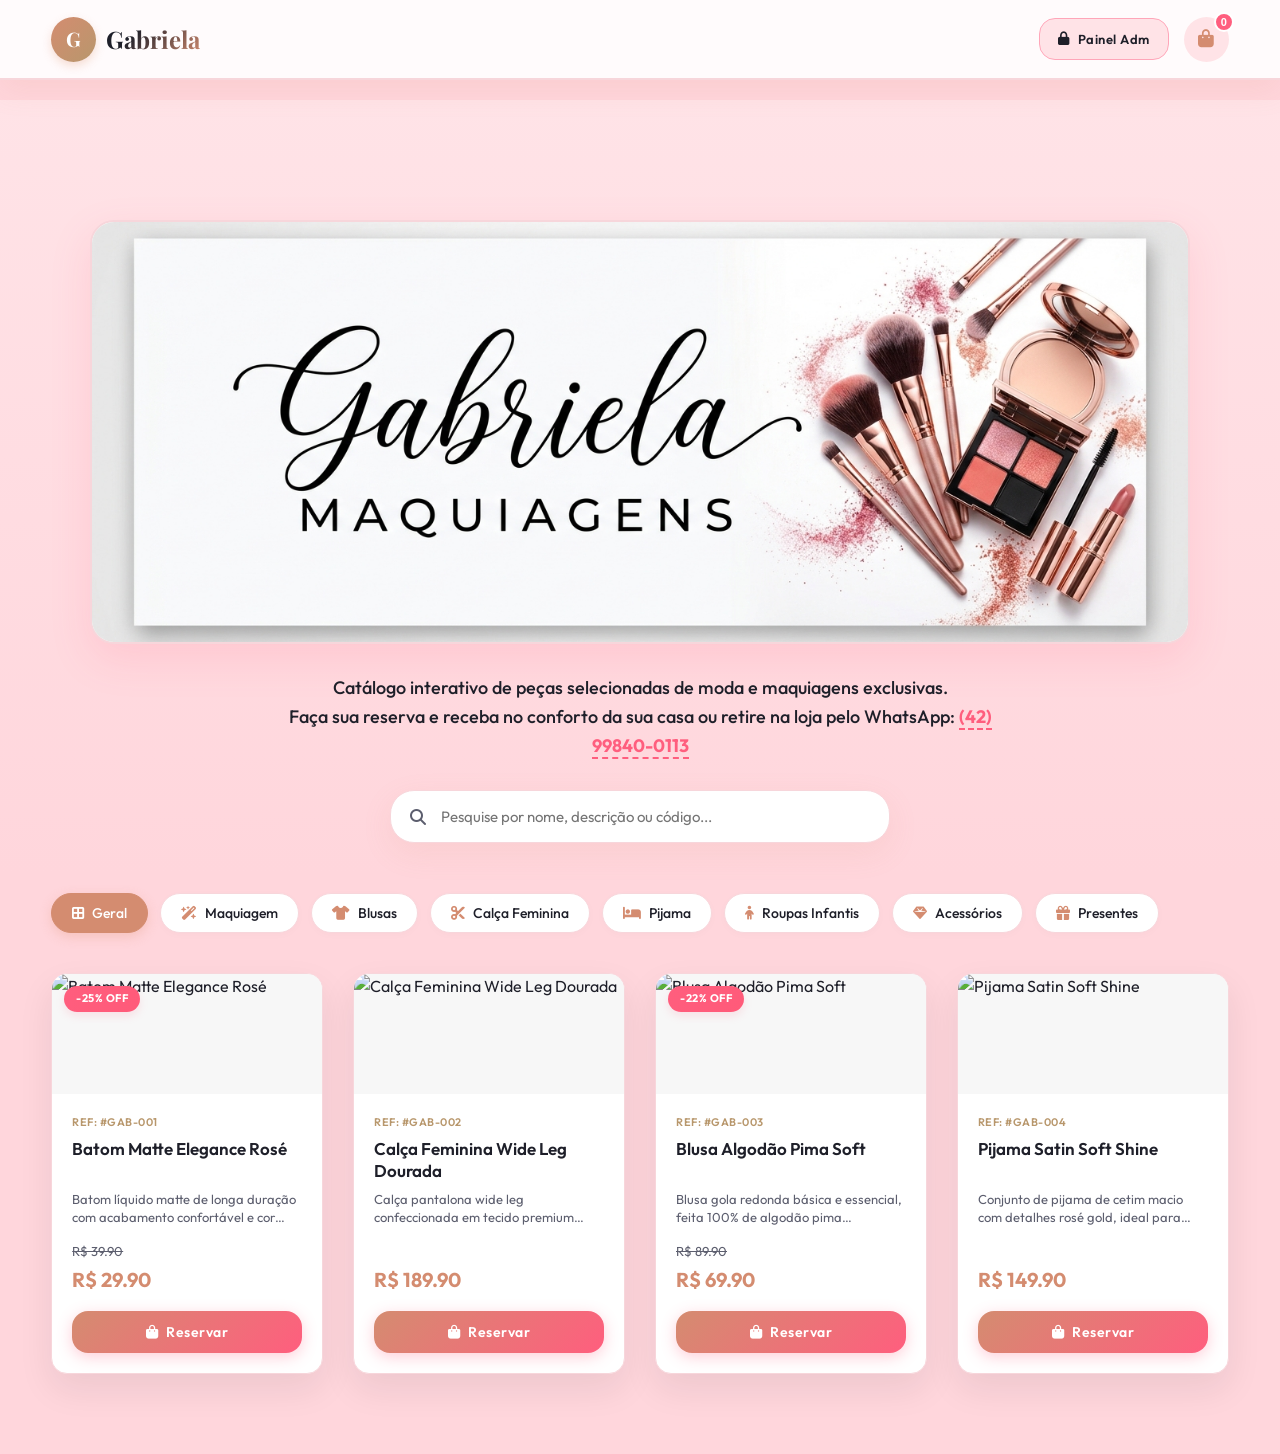
==== commit 1d3ab0a7: "Design: Ajustar enquadramento do banner sem bordas cinzas e intensificar tom de rosa de fundo" ====
--- a/index.html
+++ b/index.html
@@ -676,8 +676,8 @@
 
     <!-- Hero Section -->
     <section class="hero" style="padding: 120px 4% 30px; text-align: center; background: linear-gradient(180deg, var(--primary-light) 0%, var(--bg-primary) 100%);">
-        <div class="fade-in-up" style="max-width: 1000px; margin: 0 auto 30px; border-radius: var(--border-radius-lg); overflow: hidden; box-shadow: 0 15px 40px rgba(255, 94, 126, 0.15); border: 2px solid var(--border-color); background: white;">
-            <img src="logo_banner.jpg" alt="Gabriela Maquiagens & Roupas" style="width: 100%; height: auto; display: block; object-fit: contain; max-height: 400px;">
+        <div class="fade-in-up" style="max-width: 1100px; margin: 0 auto 30px; border-radius: var(--border-radius-lg); overflow: hidden; box-shadow: 0 15px 40px rgba(255, 94, 126, 0.15); border: 2px solid var(--border-color); background: white;">
+            <img src="logo_banner.jpg" alt="Gabriela Maquiagens & Roupas" style="width: 100%; display: block; object-fit: cover; aspect-ratio: 21/9; max-height: 420px;">
         </div>
         <p class="fade-in-up" style="font-size: 18px; color: var(--text-dark); max-width: 750px; margin: 0 auto 30px; font-weight: 500; line-height: 1.6;">
             Catálogo interativo de peças selecionadas de moda e maquiagens exclusivas. <br>
--- a/style.css
+++ b/style.css
@@ -1,7 +1,7 @@
 @import url('https://fonts.googleapis.com/css2?family=Outfit:wght@300;400;500;600;700&family=Playfair+Display:ital,wght=0,400;0,600;0,700;1,400&display=swap');
 
 :root {
-    --bg-primary: #FFE9EC; /* Tom de rosa suave mais visível para destacar os cards */
+    --bg-primary: #FFD6DC; /* Tom de rosa clássico mais encorpado para máximo contraste com cards brancos */
     --bg-card: #FFFFFF;
     --primary: #D48C70; /* Rosé Gold mais encorpado e chique */
     --primary-light: #FFE3E7; /* Rosa claro vibrante de fundo */
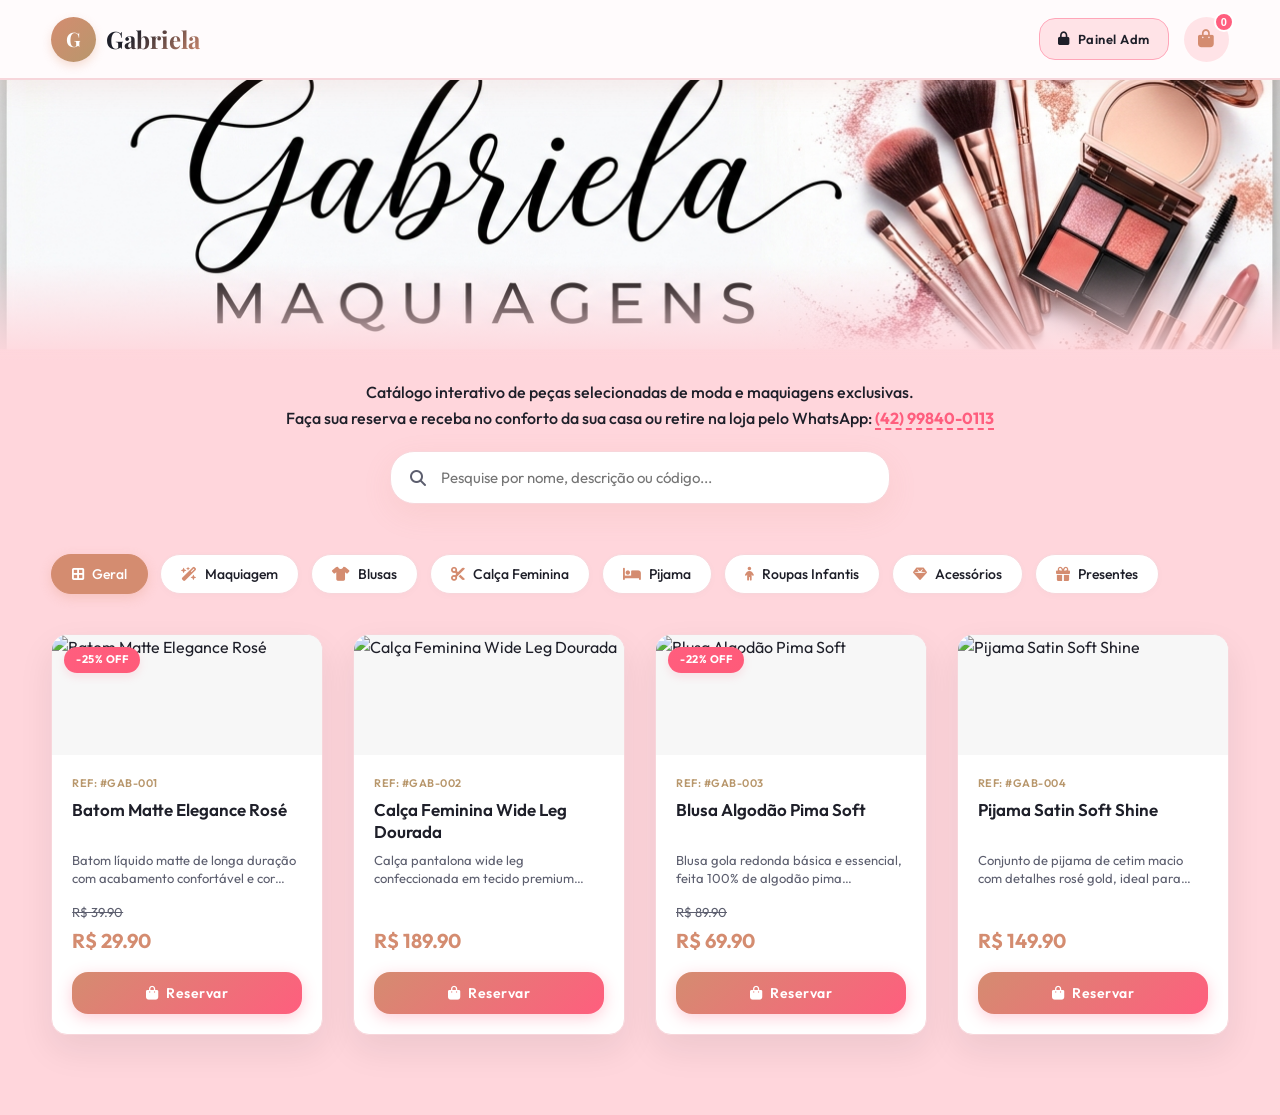
==== commit be81651b: "Design: Ajustar enquadramento do banner sem bordas cinzas e intensificar tom de rosa de fundo" ====
--- a/index.html
+++ b/index.html
@@ -113,6 +113,34 @@
             background: radial-gradient(circle at top right, var(--primary-light) 0%, transparent 60%);
         }
 
+        .hero-banner-wrapper {
+            position: relative;
+            width: 100%;
+            height: 280px;
+            overflow: hidden;
+            margin-bottom: 20px;
+        }
+
+        .hero-banner-img {
+            width: 104%;
+            height: 104%;
+            margin-left: -2%;
+            margin-top: -2%;
+            display: block;
+            object-fit: cover;
+            transform: scale(1.03);
+        }
+
+        .hero-fade-overlay {
+            position: absolute;
+            bottom: -2px;
+            left: 0;
+            right: 0;
+            height: 100px;
+            background: linear-gradient(to bottom, rgba(255, 214, 220, 0) 0%, var(--bg-primary) 100%);
+            pointer-events: none;
+        }
+
         .hero h1 {
             font-family: var(--font-serif);
             font-size: 42px;
@@ -651,6 +679,9 @@
             .category-pill {
                 padding: 8px 15px;
                 font-size: 13px;
+            }
+            .hero-banner-wrapper {
+                height: 160px;
             }
         }
     </style>
@@ -675,18 +706,21 @@
     </header>
 
     <!-- Hero Section -->
-    <section class="hero" style="padding: 120px 4% 30px; text-align: center; background: linear-gradient(180deg, var(--primary-light) 0%, var(--bg-primary) 100%);">
-        <div class="fade-in-up" style="max-width: 1100px; margin: 0 auto 30px; border-radius: var(--border-radius-lg); overflow: hidden; box-shadow: 0 15px 40px rgba(255, 94, 126, 0.15); border: 2px solid var(--border-color); background: white;">
-            <img src="logo_banner.jpg" alt="Gabriela Maquiagens & Roupas" style="width: 100%; display: block; object-fit: cover; aspect-ratio: 21/9; max-height: 420px;">
+    <section class="hero" style="margin-top: 80px; padding: 0 0 30px 0; text-align: center; background: var(--bg-primary);">
+        <div class="hero-banner-wrapper fade-in-up">
+            <img src="logo_banner.jpg" class="hero-banner-img" alt="Gabriela Maquiagens & Roupas">
+            <div class="hero-fade-overlay"></div>
         </div>
-        <p class="fade-in-up" style="font-size: 18px; color: var(--text-dark); max-width: 750px; margin: 0 auto 30px; font-weight: 500; line-height: 1.6;">
-            Catálogo interativo de peças selecionadas de moda e maquiagens exclusivas. <br>
-            Faça sua reserva e receba no conforto da sua casa ou retire na loja pelo WhatsApp: 
-            <a href="https://api.whatsapp.com/send?phone=554299840113" target="_blank" style="color: var(--accent); text-decoration: none; font-weight: 700; border-bottom: 2px dashed var(--accent);"> (42) 99840-0113</a>
-        </p>
-        <div class="search-box fade-in-up">
-            <i class="fa-solid fa-magnifying-glass"></i>
-            <input type="text" id="searchInput" placeholder="Pesquise por nome, descrição ou código..." oninput="filtrarProdutos()">
+        <div style="padding: 0 4%;">
+            <p class="fade-in-up" style="font-size: 16px; color: var(--text-dark); max-width: 750px; margin: 0 auto 20px; font-weight: 500; line-height: 1.6;">
+                Catálogo interativo de peças selecionadas de moda e maquiagens exclusivas. <br>
+                Faça sua reserva e receba no conforto da sua casa ou retire na loja pelo WhatsApp: 
+                <a href="https://api.whatsapp.com/send?phone=554299840113" target="_blank" style="color: var(--accent); text-decoration: none; font-weight: 700; border-bottom: 2px dashed var(--accent);"> (42) 99840-0113</a>
+            </p>
+            <div class="search-box fade-in-up">
+                <i class="fa-solid fa-magnifying-glass"></i>
+                <input type="text" id="searchInput" placeholder="Pesquise por nome, descrição ou código..." oninput="filtrarProdutos()">
+            </div>
         </div>
     </section>
 
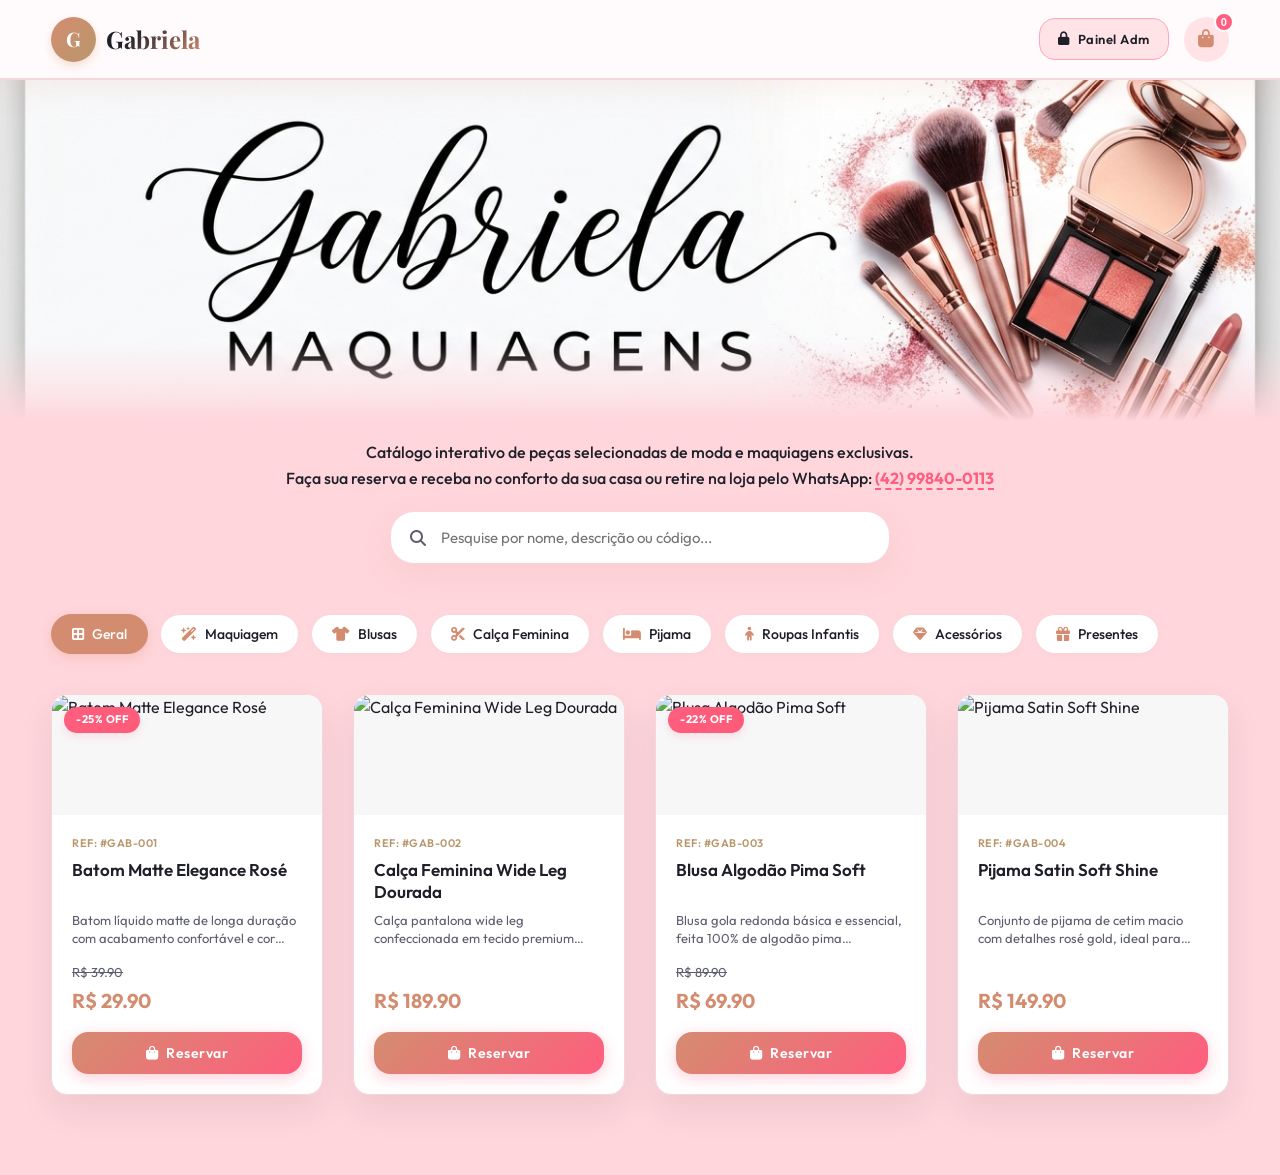
==== commit 4ffa0155: "Design: Ajustar enquadramento do banner sem bordas cinzas e intensificar tom de rosa de fundo" ====
--- a/index.html
+++ b/index.html
@@ -116,28 +116,31 @@
         .hero-banner-wrapper {
             position: relative;
             width: 100%;
-            height: 280px;
+            height: 340px;
             overflow: hidden;
             margin-bottom: 20px;
         }
 
         .hero-banner-img {
             width: 104%;
-            height: 104%;
+            height: 100%;
             margin-left: -2%;
-            margin-top: -2%;
             display: block;
             object-fit: cover;
-            transform: scale(1.03);
+            object-position: center;
         }
 
         .hero-fade-overlay {
             position: absolute;
-            bottom: -2px;
+            bottom: -1px;
             left: 0;
             right: 0;
-            height: 100px;
-            background: linear-gradient(to bottom, rgba(255, 214, 220, 0) 0%, var(--bg-primary) 100%);
+            height: 80px;
+            background: linear-gradient(to bottom, 
+                rgba(255, 214, 220, 0) 0%, 
+                rgba(255, 214, 220, 0.5) 60%, 
+                var(--bg-primary) 100%
+            );
             pointer-events: none;
         }
 
@@ -681,7 +684,7 @@
                 font-size: 13px;
             }
             .hero-banner-wrapper {
-                height: 160px;
+                height: 180px;
             }
         }
     </style>
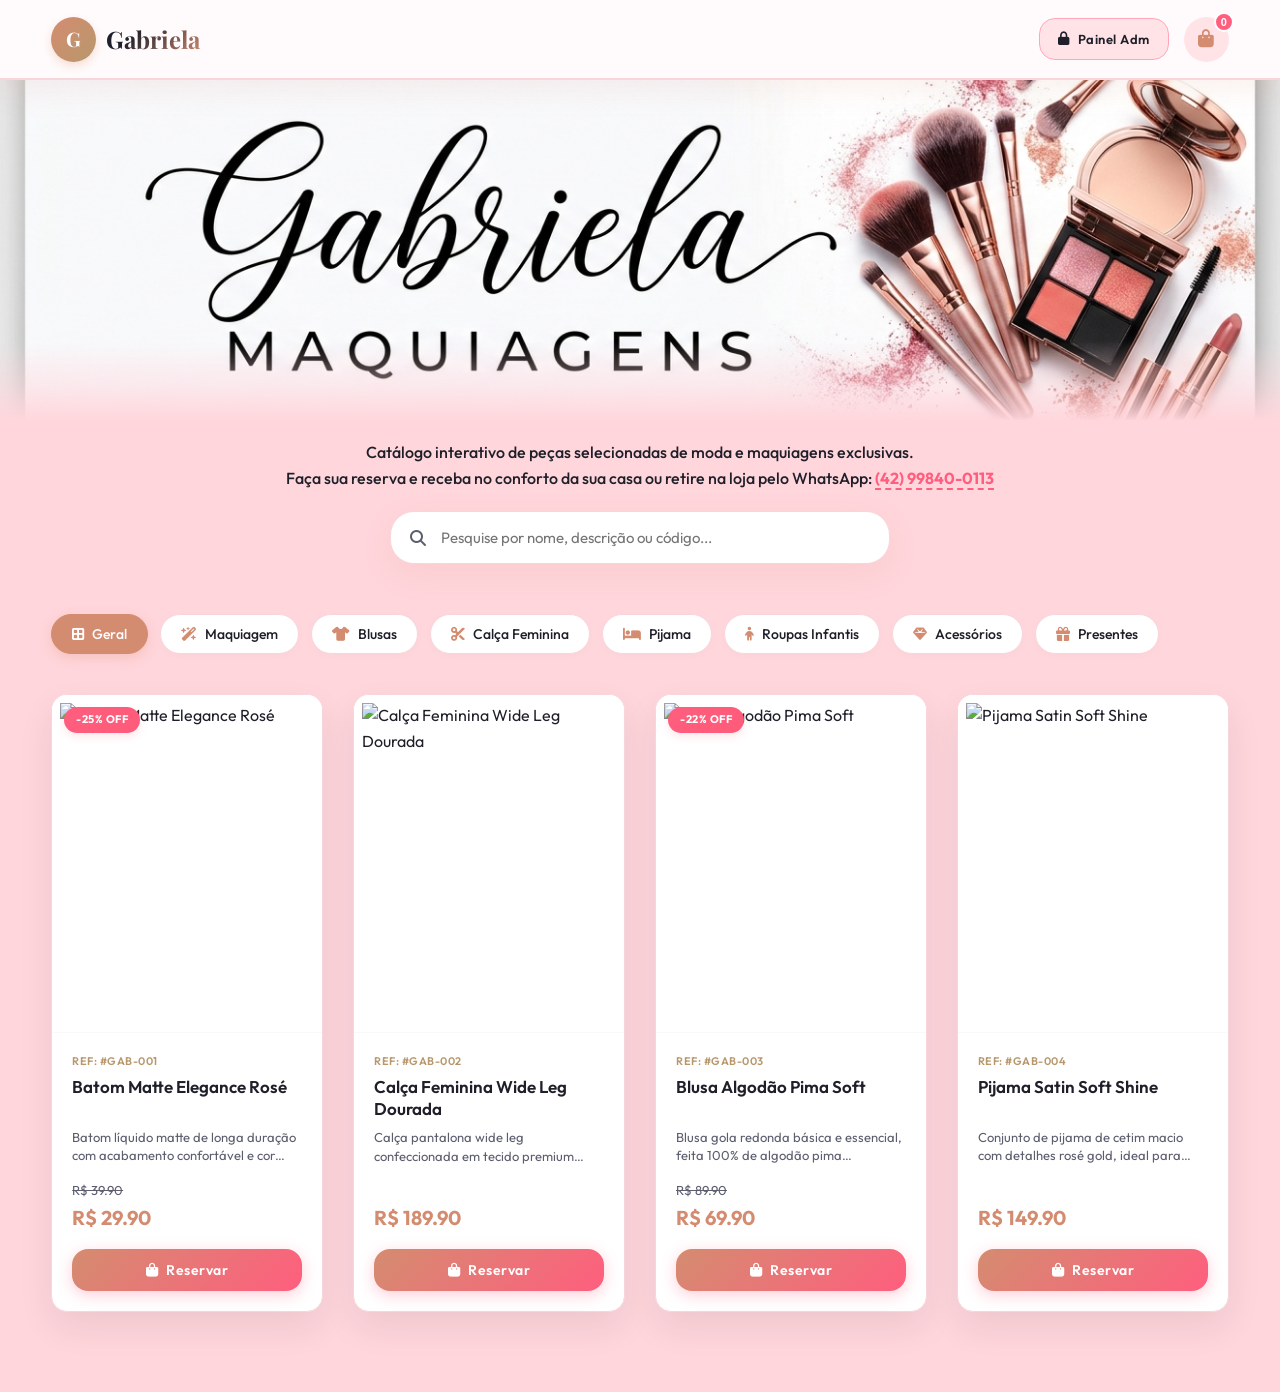
==== commit ee17b6e0: "Adicionar galeria de imagens, lightbox com zoom de pinça e painel de gerenciamento de fotos de produ" ====
--- a/index.html
+++ b/index.html
@@ -805,6 +805,21 @@
         </div>
     </div>
 
+    <!-- Lightbox Modal -->
+    <div id="lightboxModal" class="lightbox" onclick="fecharLightboxExterno(event)">
+        <button class="lightbox-close" onclick="fecharLightbox()"><i class="fa-solid fa-xmark"></i></button>
+        <button class="lightbox-arrow lightbox-arrow-left" onclick="mudarImagemLightbox(event, -1)"><i class="fa-solid fa-chevron-left"></i></button>
+        <button class="lightbox-arrow lightbox-arrow-right" onclick="mudarImagemLightbox(event, 1)"><i class="fa-solid fa-chevron-right"></i></button>
+        <div class="lightbox-slider-wrapper">
+            <div class="lightbox-slider" id="lightboxSlider">
+                <!-- Inserido dinamicamente -->
+            </div>
+        </div>
+        <div class="lightbox-dots" id="lightboxDots">
+            <!-- Inserido dinamicamente -->
+        </div>
+    </div>
+
     <script>
         let produtosList = [];
         let carrinho = [];
@@ -812,6 +827,16 @@
         let termoPesquisa = '';
         let produtoTamanhoPendente = null;
         let tamanhoSelecionado = null;
+        let cardIndices = {};
+
+        // Estado do Lightbox
+        let lightboxProdutoId = null;
+        let lightboxActiveIndex = 0;
+        let scale = 1;
+        let translateX = 0, translateY = 0;
+        let isDragging = false;
+        let touchStartDist = 0;
+        let initialScale = 1;
 
         // Telefone real da loja presente na placa (DDD 42)
         const WHATSAPP_LOJA = "554299840113"; 
@@ -866,9 +891,33 @@
                     badgesHtml += `<span class="badge-stock">Fora de Estoque</span>`;
                 }
 
+                // Inicializar índice ativo do card do produto
+                if (!(p.id in cardIndices)) {
+                    cardIndices[p.id] = 0;
+                }
+
                 card.innerHTML = `
-                    <div class="product-image-wrapper">
-                        <img src="${p.imagem}" alt="${p.nome}" loading="lazy">
+                    <div class="product-card-img-container" id="container-${p.id}">
+                        <div class="product-card-slider" id="slider-${p.id}">
+                            ${p.imagens.map((imgUrl, idx) => `
+                                <div class="product-card-slide" onclick="abrirLightbox('${p.id}', ${idx})">
+                                    <img src="${imgUrl}" alt="${p.nome}" loading="lazy">
+                                </div>
+                            `).join('')}
+                        </div>
+                        ${p.imagens.length > 1 ? `
+                            <button class="product-card-arrow product-card-arrow-left" onclick="mudarImagemCard(event, '${p.id}', -1)">
+                                <i class="fa-solid fa-chevron-left"></i>
+                            </button>
+                            <button class="product-card-arrow product-card-arrow-right" onclick="mudarImagemCard(event, '${p.id}', 1)">
+                                <i class="fa-solid fa-chevron-right"></i>
+                            </button>
+                            <div class="product-card-dots" id="dots-${p.id}">
+                                ${p.imagens.map((_, idx) => `
+                                    <span class="product-card-dot ${idx === 0 ? 'active' : ''}" onclick="mudarImagemCardDireto(event, '${p.id}', ${idx})"></span>
+                                `).join('')}
+                            </div>
+                        ` : ''}
                         <div class="badge-container">${badgesHtml}</div>
                     </div>
                     <div class="product-info">
@@ -886,8 +935,343 @@
                         </div>
                     </div>
                 `;
+
+                // Inicializar swipe no mobile para o container do card
+                if (p.imagens && p.imagens.length > 1) {
+                    const imgContainer = card.querySelector('.product-card-img-container');
+                    inicializarSwipeCard(imgContainer, p.id);
+                }
+
                 grid.appendChild(card);
             });
+        }
+
+        function inicializarSwipeCard(container, prodId) {
+            let sX = 0;
+            let cX = 0;
+            let isMoving = false;
+
+            container.addEventListener('touchstart', (e) => {
+                sX = e.touches[0].clientX;
+                cX = sX;
+                isMoving = true;
+            }, { passive: true });
+
+            container.addEventListener('touchmove', (e) => {
+                if (!isMoving) return;
+                cX = e.touches[0].clientX;
+            }, { passive: true });
+
+            container.addEventListener('touchend', () => {
+                if (!isMoving) return;
+                isMoving = false;
+                const diffX = sX - cX;
+                if (Math.abs(diffX) > 50) {
+                    if (diffX > 0) {
+                        mudarImagemCard(null, prodId, 1);
+                    } else {
+                        mudarImagemCard(null, prodId, -1);
+                    }
+                }
+            });
+        }
+
+        function mudarImagemCard(event, prodId, direcao) {
+            if (event) {
+                event.stopPropagation();
+                event.preventDefault();
+            }
+            const produto = produtosList.find(p => p.id === prodId);
+            if (!produto || !produto.imagens || produto.imagens.length <= 1) return;
+
+            let novoIndex = (cardIndices[prodId] || 0) + direcao;
+            if (novoIndex < 0) novoIndex = produto.imagens.length - 1;
+            if (novoIndex >= produto.imagens.length) novoIndex = 0;
+
+            cardIndices[prodId] = novoIndex;
+            atualizarSliderCard(prodId);
+        }
+
+        function mudarImagemCardDireto(event, prodId, index) {
+            if (event) {
+                event.stopPropagation();
+                event.preventDefault();
+            }
+            cardIndices[prodId] = index;
+            atualizarSliderCard(prodId);
+        }
+
+        function atualizarSliderCard(prodId) {
+            const idx = cardIndices[prodId] || 0;
+            const slider = document.getElementById(`slider-${prodId}`);
+            if (slider) {
+                slider.style.transform = `translateX(-${idx * 100}%)`;
+            }
+
+            const dotsContainer = document.getElementById(`dots-${prodId}`);
+            if (dotsContainer) {
+                const dots = dotsContainer.querySelectorAll('.product-card-dot');
+                dots.forEach((dot, dIdx) => {
+                    if (dIdx === idx) {
+                        dot.classList.add('active');
+                    } else {
+                        dot.classList.remove('active');
+                    }
+                });
+            }
+        }
+
+        // --- LÓGICA DO LIGHTBOX ---
+        function abrirLightbox(prodId, index = 0) {
+            lightboxProdutoId = prodId;
+            lightboxActiveIndex = index;
+            resetZoom();
+
+            const produto = produtosList.find(p => p.id === prodId);
+            if (!produto || !produto.imagens || produto.imagens.length === 0) return;
+
+            const slider = document.getElementById("lightboxSlider");
+            const dotsContainer = document.getElementById("lightboxDots");
+            slider.innerHTML = "";
+            dotsContainer.innerHTML = "";
+
+            produto.imagens.forEach((imgUrl, idx) => {
+                const slide = document.createElement("div");
+                slide.className = "lightbox-slide";
+
+                const img = document.createElement("img");
+                img.src = imgUrl;
+                img.alt = produto.nome;
+                img.draggable = false;
+
+                img.addEventListener("dblclick", (e) => {
+                    toggleDoubleTapZoom(e, img);
+                });
+
+                configurarEventosImagemLightbox(img);
+
+                slide.appendChild(img);
+                slider.appendChild(slide);
+
+                if (produto.imagens.length > 1) {
+                    const dot = document.createElement("span");
+                    dot.className = `lightbox-dot ${idx === index ? 'active' : ''}`;
+                    dot.onclick = (e) => {
+                        e.stopPropagation();
+                        irParaImagemLightbox(idx);
+                    };
+                    dotsContainer.appendChild(dot);
+                }
+            });
+
+            configurarSwipeLightbox(slider);
+
+            const modal = document.getElementById("lightboxModal");
+            modal.classList.add("active");
+            document.body.style.overflow = "hidden"; // impede scroll
+
+            irParaImagemLightbox(index);
+        }
+
+        function fecharLightbox() {
+            const modal = document.getElementById("lightboxModal");
+            if (modal) {
+                modal.classList.remove("active");
+            }
+            document.body.style.overflow = ""; // restaura scroll
+            resetZoom();
+        }
+
+        function fecharLightboxExterno(event) {
+            if (event.target.id === "lightboxModal" || event.target.classList.contains("lightbox-slider-wrapper") || event.target.classList.contains("lightbox-slide")) {
+                fecharLightbox();
+            }
+        }
+
+        document.addEventListener("keydown", (e) => {
+            if (e.key === "Escape") {
+                fecharLightbox();
+            }
+        });
+
+        function mudarImagemLightbox(event, direcao) {
+            if (event) event.stopPropagation();
+            const produto = produtosList.find(p => p.id === lightboxProdutoId);
+            if (!produto || !produto.imagens || produto.imagens.length <= 1) return;
+
+            let novoIndex = lightboxActiveIndex + direcao;
+            if (novoIndex < 0) novoIndex = produto.imagens.length - 1;
+            if (novoIndex >= produto.imagens.length) novoIndex = 0;
+
+            irParaImagemLightbox(novoIndex);
+        }
+
+        function irParaImagemLightbox(index) {
+            lightboxActiveIndex = index;
+            resetZoom();
+
+            const slider = document.getElementById("lightboxSlider");
+            if (slider) {
+                slider.style.transform = `translateX(-${index * 100}%)`;
+            }
+
+            const dots = document.querySelectorAll("#lightboxDots .lightbox-dot");
+            dots.forEach((dot, idx) => {
+                if (idx === index) {
+                    dot.classList.add("active");
+                } else {
+                    dot.classList.remove("active");
+                }
+            });
+        }
+
+        function configurarSwipeLightbox(slider) {
+            let sX = 0;
+            let cX = 0;
+            let isMoving = false;
+
+            slider.addEventListener("touchstart", (e) => {
+                if (scale > 1) return; 
+                if (e.touches.length > 1) return; 
+                sX = e.touches[0].clientX;
+                cX = sX;
+                isMoving = true;
+            }, { passive: true });
+
+            slider.addEventListener("touchmove", (e) => {
+                if (!isMoving || scale > 1) return;
+                cX = e.touches[0].clientX;
+            }, { passive: true });
+
+            slider.addEventListener("touchend", () => {
+                if (!isMoving || scale > 1) return;
+                isMoving = false;
+                const diffX = sX - cX;
+                if (Math.abs(diffX) > 50) {
+                    if (diffX > 0) {
+                        mudarImagemLightbox(null, 1);
+                    } else {
+                        mudarImagemLightbox(null, -1);
+                    }
+                }
+            });
+        }
+
+        function resetZoom() {
+            scale = 1;
+            translateX = 0;
+            translateY = 0;
+            aplicarTransformImagemAtiva();
+        }
+
+        function aplicarTransformImagemAtiva() {
+            const slides = document.querySelectorAll("#lightboxSlider .lightbox-slide");
+            const slideAtivo = slides[lightboxActiveIndex];
+            if (slideAtivo) {
+                const img = slideAtivo.querySelector("img");
+                if (img) {
+                    img.style.transform = `translate(${translateX}px, ${translateY}px) scale(${scale})`;
+                    if (scale > 1) {
+                        slideAtivo.classList.add("zoomed");
+                    } else {
+                        slideAtivo.classList.remove("zoomed");
+                    }
+                }
+            }
+        }
+
+        function toggleDoubleTapZoom(e, img) {
+            if (scale > 1) {
+                resetZoom();
+            } else {
+                scale = 2.5;
+                const rect = img.getBoundingClientRect();
+                const clickX = e.clientX - rect.left;
+                const clickY = e.clientY - rect.top;
+                translateX = (rect.width / 2 - clickX) * 1.5;
+                translateY = (rect.height / 2 - clickY) * 1.5;
+                aplicarTransformImagemAtiva();
+            }
+        }
+
+        function configurarEventosImagemLightbox(img) {
+            let lastTouchX = 0;
+            let lastTouchY = 0;
+
+            const dragStart = (e) => {
+                if (scale <= 1) return;
+                isDragging = true;
+                if (e.type === "touchstart") {
+                    if (e.touches.length === 1) {
+                        lastTouchX = e.touches[0].clientX;
+                        lastTouchY = e.touches[0].clientY;
+                    }
+                } else {
+                    lastTouchX = e.clientX;
+                    lastTouchY = e.clientY;
+                }
+            };
+
+            const dragMove = (e) => {
+                if (!isDragging || scale <= 1) return;
+                let clientX = 0, clientY = 0;
+
+                if (e.type === "touchmove") {
+                    if (e.touches.length === 1) {
+                        clientX = e.touches[0].clientX;
+                        clientY = e.touches[0].clientY;
+                    } else {
+                        return;
+                    }
+                } else {
+                    clientX = e.clientX;
+                    clientY = e.clientY;
+                }
+
+                const deltaX = clientX - lastTouchX;
+                const deltaY = clientY - lastTouchY;
+                translateX += deltaX;
+                translateY += deltaY;
+                lastTouchX = clientX;
+                lastTouchY = clientY;
+
+                aplicarTransformImagemAtiva();
+            };
+
+            const dragEnd = () => {
+                isDragging = false;
+            };
+
+            img.addEventListener("mousedown", dragStart);
+            window.addEventListener("mousemove", dragMove);
+            window.addEventListener("mouseup", dragEnd);
+
+            img.addEventListener("touchstart", (e) => {
+                if (e.touches.length === 2) {
+                    touchStartDist = Math.hypot(
+                        e.touches[0].clientX - e.touches[1].clientX,
+                        e.touches[0].clientY - e.touches[1].clientY
+                    );
+                    initialScale = scale;
+                } else {
+                    dragStart(e);
+                }
+            }, { passive: true });
+
+            img.addEventListener("touchmove", (e) => {
+                if (e.touches.length === 2) {
+                    const dist = Math.hypot(
+                        e.touches[0].clientX - e.touches[1].clientX,
+                        e.touches[0].clientY - e.touches[1].clientY
+                    );
+                    scale = Math.min(Math.max(initialScale * (dist / touchStartDist), 1), 4);
+                    aplicarTransformImagemAtiva();
+                } else {
+                    dragMove(e);
+                }
+            }, { passive: true });
+
+            img.addEventListener("touchend", dragEnd);
         }
 
         function filtrarCategoria(cat, elemento) {
@@ -901,6 +1285,7 @@
             termoPesquisa = document.getElementById("searchInput").value;
             renderizarProdutos();
         }
+
 
         // Fluxo de Carrinho e Tamanhos
         function adicionarAoCarrinhoFluxo(id) {
@@ -966,7 +1351,7 @@
                     id: produto.id,
                     sku: produto.sku,
                     nome: produto.nome,
-                    imagem: produto.imagem,
+                    imagem: (produto.imagens && produto.imagens.length > 0) ? produto.imagens[0] : "https://placehold.co/600x600/ffd1dc/333333?text=Sem+Imagem",
                     tamanho: tamanho,
                     preco: preco,
                     qtd: 1
--- a/style.css
+++ b/style.css
@@ -184,3 +184,314 @@
 .fade-in {
     animation: fadeIn 0.4s ease-out forwards;
 }
+
+/* ==========================================
+   NOVA GALERIA DE IMAGENS E LIGHTBOX (PRODUCT CARDS)
+   ========================================== */
+
+/* 1. Container de imagem do card */
+.product-card-img-container {
+    position: relative;
+    width: 100%;
+    aspect-ratio: 4 / 5;
+    background-color: #f9f9f9;
+    overflow: hidden;
+    display: block;
+}
+
+/* 2. Slider interno das imagens */
+.product-card-slider {
+    display: flex;
+    flex-flow: row nowrap;
+    width: 100%;
+    height: 100%;
+    transition: transform 0.3s cubic-bezier(0.4, 0, 0.2, 1);
+    will-change: transform;
+}
+
+.product-card-slide {
+    flex: 0 0 100%;
+    width: 100%;
+    height: 100%;
+    display: flex;
+    align-items: center;
+    justify-content: center;
+    user-select: none;
+}
+
+.product-card-slide img {
+    width: 100%;
+    height: 100%;
+    object-fit: contain;
+    background-color: #ffffff;
+    padding: 8px;
+    pointer-events: none;
+}
+
+/* 3. Setas de navegação no card */
+.product-card-arrow {
+    position: absolute;
+    top: 50%;
+    transform: translateY(-50%);
+    width: 32px;
+    height: 32px;
+    background-color: rgba(255, 255, 255, 0.9);
+    border: 1px solid var(--border-color);
+    border-radius: 50%;
+    display: flex;
+    align-items: center;
+    justify-content: center;
+    color: var(--text-dark);
+    font-size: 14px;
+    cursor: pointer;
+    opacity: 0;
+    visibility: hidden;
+    transition: var(--transition-smooth);
+    z-index: 10;
+    box-shadow: 0 2px 8px rgba(0, 0, 0, 0.08);
+}
+
+.product-card-arrow:hover {
+    background-color: var(--primary);
+    color: white;
+    border-color: var(--primary);
+}
+
+.product-card-arrow-left {
+    left: 8px;
+}
+
+.product-card-arrow-right {
+    right: 8px;
+}
+
+/* Mostrar setas no hover do container (apenas em desktop) */
+@media (hover: hover) {
+    .product-card-img-container:hover .product-card-arrow {
+        opacity: 1;
+        visibility: visible;
+    }
+}
+
+@media (max-width: 768px) {
+    .product-card-arrow {
+        opacity: 0;
+        visibility: hidden;
+    }
+}
+
+/* Dots indicadores no rodapé da imagem */
+.product-card-dots {
+    position: absolute;
+    bottom: 12px;
+    left: 50%;
+    transform: translateX(-50%);
+    display: flex;
+    gap: 6px;
+    z-index: 10;
+    background-color: rgba(255, 255, 255, 0.7);
+    padding: 4px 8px;
+    border-radius: 12px;
+    backdrop-filter: blur(4px);
+    -webkit-backdrop-filter: blur(4px);
+    pointer-events: none;
+}
+
+.product-card-dot {
+    width: 6px;
+    height: 6px;
+    border-radius: 50%;
+    background-color: var(--text-muted);
+    opacity: 0.5;
+    transition: var(--transition-smooth);
+    cursor: pointer;
+    pointer-events: auto;
+}
+
+.product-card-dot.active {
+    background-color: var(--primary);
+    opacity: 1;
+    transform: scale(1.2);
+}
+
+/* 4. Lightbox em tela cheia com overlay escuro */
+.lightbox {
+    position: fixed;
+    top: 0;
+    left: 0;
+    width: 100%;
+    height: 100%;
+    background-color: rgba(10, 10, 12, 0.95);
+    z-index: 1000;
+    display: flex;
+    flex-direction: column;
+    align-items: center;
+    justify-content: center;
+    opacity: 0;
+    visibility: hidden;
+    transition: opacity 0.3s ease, visibility 0.3s ease;
+}
+
+.lightbox.active {
+    opacity: 1;
+    visibility: visible;
+}
+
+/* Botão de Fechar */
+.lightbox-close {
+    position: absolute;
+    top: 24px;
+    right: 24px;
+    background: none;
+    border: none;
+    color: white;
+    font-size: 32px;
+    cursor: pointer;
+    z-index: 1010;
+    transition: var(--transition-smooth);
+    width: 48px;
+    height: 48px;
+    display: flex;
+    align-items: center;
+    justify-content: center;
+    border-radius: 50%;
+    background-color: rgba(255, 255, 255, 0.1);
+}
+
+.lightbox-close:hover {
+    transform: rotate(90deg);
+    background-color: rgba(255, 255, 255, 0.2);
+    color: var(--bg-primary);
+}
+
+/* Wrapper do slider do Lightbox */
+.lightbox-slider-wrapper {
+    position: relative;
+    width: 80%;
+    height: 80%;
+    display: flex;
+    align-items: center;
+    justify-content: center;
+    overflow: hidden;
+}
+
+.lightbox-slider {
+    display: flex;
+    height: 100%;
+    width: 100%;
+    transition: transform 0.3s cubic-bezier(0.4, 0, 0.2, 1);
+    will-change: transform;
+}
+
+.lightbox-slide {
+    flex: 0 0 100%;
+    width: 100%;
+    height: 100%;
+    display: flex;
+    align-items: center;
+    justify-content: center;
+    overflow: hidden;
+    position: relative;
+}
+
+.lightbox-slide img {
+    max-width: 100%;
+    max-height: 100%;
+    object-fit: contain;
+    transition: transform 0.2s cubic-bezier(0.4, 0, 0.2, 1);
+    transform-origin: center center;
+    will-change: transform;
+}
+
+/* 5. Zoom no Lightbox */
+.lightbox-slide.zoomed img {
+    cursor: zoom-out;
+}
+
+.lightbox-slide:not(.zoomed) img {
+    cursor: zoom-in;
+}
+
+/* Setas Grandes no Lightbox */
+.lightbox-arrow {
+    position: absolute;
+    top: 50%;
+    transform: translateY(-50%);
+    background-color: rgba(255, 255, 255, 0.1);
+    border: 1px solid rgba(255, 255, 255, 0.2);
+    color: white;
+    width: 56px;
+    height: 56px;
+    border-radius: 50%;
+    display: flex;
+    align-items: center;
+    justify-content: center;
+    font-size: 24px;
+    cursor: pointer;
+    transition: var(--transition-smooth);
+    z-index: 1010;
+}
+
+.lightbox-arrow:hover {
+    background-color: var(--primary);
+    border-color: var(--primary);
+    transform: translateY(-50%) scale(1.1);
+}
+
+.lightbox-arrow-left {
+    left: 24px;
+}
+
+.lightbox-arrow-right {
+    right: 24px;
+}
+
+/* Dots no Lightbox */
+.lightbox-dots {
+    position: absolute;
+    bottom: 24px;
+    display: flex;
+    gap: 8px;
+    z-index: 1010;
+}
+
+.lightbox-dot {
+    width: 8px;
+    height: 8px;
+    border-radius: 50%;
+    background-color: rgba(255, 255, 255, 0.4);
+    transition: var(--transition-smooth);
+    cursor: pointer;
+}
+
+.lightbox-dot.active {
+    background-color: var(--primary);
+    transform: scale(1.3);
+}
+
+/* Ajustes Responsivos para Lightbox */
+@media (max-width: 768px) {
+    .lightbox-slider-wrapper {
+        width: 100%;
+        height: 70%;
+    }
+    .lightbox-arrow {
+        width: 44px;
+        height: 44px;
+        font-size: 18px;
+    }
+    .lightbox-arrow-left {
+        left: 12px;
+    }
+    .lightbox-arrow-right {
+        right: 12px;
+    }
+    .lightbox-close {
+        top: 16px;
+        right: 16px;
+        width: 40px;
+        height: 40px;
+        font-size: 24px;
+    }
+}
+
